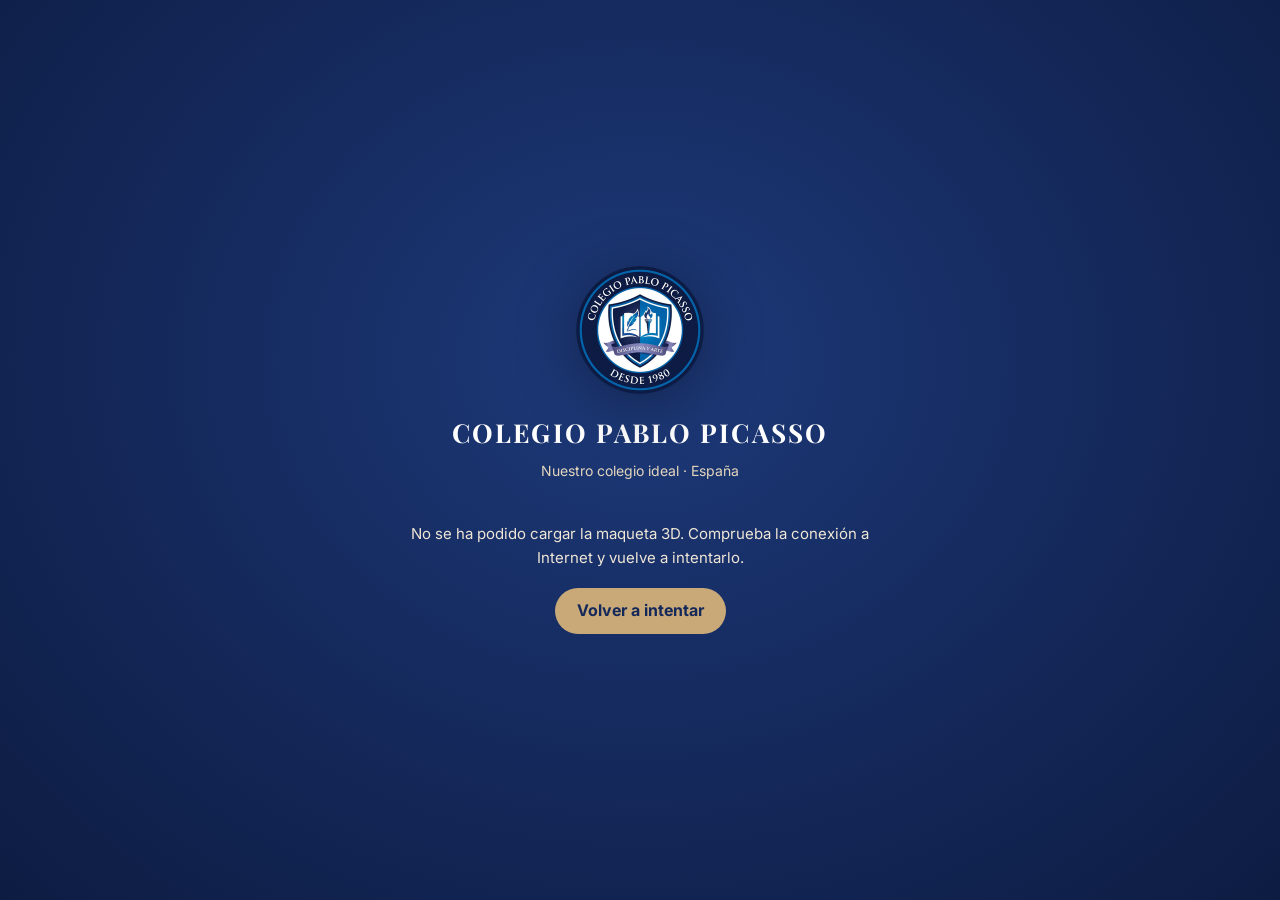
==== index.html @ 93c94fbe "Colegio Pablo Picasso : refonte du site, du campus 3D et du PowerPoint - Nouvelle identité : nom Col" ====
<!doctype html>
<html lang="es" translate="no" class="notranslate">
<head>
<meta charset="utf-8" />
<meta name="google" content="notranslate" />
<meta name="viewport" content="width=device-width, initial-scale=1, viewport-fit=cover" />
<title>Colegio Pablo Picasso · Nuestro colegio ideal</title>
<meta name="description" content="Colegio Pablo Picasso: nuestro colegio-internado ideal en España. Maqueta 3D interactiva y presentación." />
<meta name="theme-color" content="#14285a" />
<link rel="icon" type="image/png" href="img/logo-64.png" />
<link rel="preconnect" href="https://fonts.googleapis.com" />
<link rel="preconnect" href="https://fonts.gstatic.com" crossorigin />
<link rel="preconnect" href="https://esm.sh" crossorigin />
<link rel="stylesheet" href="https://fonts.googleapis.com/css2?family=Inter:wght@400;500;600;700&family=Playfair+Display:ital,wght@0,600;0,700;1,600;1,700&display=swap" />
<link rel="stylesheet" href="css/estilos.css" />
<script type="importmap">
{
  "imports": {
    "react": "https://esm.sh/react@18.3.1",
    "react/": "https://esm.sh/react@18.3.1/",
    "react-dom": "https://esm.sh/react-dom@18.3.1?external=react",
    "react-dom/client": "https://esm.sh/react-dom@18.3.1/client?external=react",
    "three": "https://esm.sh/three@0.169.0",
    "three/": "https://esm.sh/three@0.169.0/",
    "@react-three/fiber": "https://esm.sh/@react-three/fiber@8.17.10?external=react,react-dom,three",
    "@react-three/drei": "https://esm.sh/@react-three/drei@9.114.0?external=react,react-dom,three,@react-three/fiber",
    "htm": "https://esm.sh/htm@3.1.1"
  }
}
</script>
</head>
<body>
<div id="cargador" role="status" aria-live="polite">
    <div class="carg-centro">
    <img class="carg-logo" src="img/logo-256.png" alt="" width="128" height="128" />
    <div class="carg-nombre">COLEGIO PABLO PICASSO</div>
    <div class="carg-sub">Nuestro colegio ideal · España</div>
    <div class="carg-barra"><span id="carg-progreso"></span></div>
    <div class="carg-msg" id="carg-msg">Preparando el campus…</div>
    <div class="carg-error" id="carg-error" hidden>
      <p id="carg-error-txt"></p>
      <button type="button" onclick="location.reload()">Volver a intentar</button>
    </div>
  </div>
</div>
<div id="raiz"></div>
<noscript><p style="color:#fff;padding:2rem;font-family:sans-serif">Activa JavaScript para ver la maqueta 3D del Colegio Pablo Picasso.</p></noscript>
<script>
(function () {
  var msgs = ['Preparando el campus…', 'Construyendo las aulas…', 'Colocando los pupitres…', 'Llegan los alumnos…', 'Encendiendo las luces LED…', 'Llenando la piscina…', 'Plantando los árboles…'];
  var i = 0, p = 4;
  var el = document.getElementById('carg-msg'), bar = document.getElementById('carg-progreso');
  window.__cargaTimer = setInterval(function () {
    i = (i + 1) % msgs.length; el.textContent = msgs[i];
    p = Math.min(94, p + (94 - p) * 0.16); bar.style.width = p + '%';
  }, 850);
  window.__listo = function () {
    if (window.__yaListo) return; window.__yaListo = true;
    clearInterval(window.__cargaTimer); bar.style.width = '100%'; el.textContent = '¡Bienvenidos!';
    setTimeout(function () { var c = document.getElementById('cargador'); if (c) c.classList.add('oculto'); }, 450);
    setTimeout(function () { var c = document.getElementById('cargador'); if (c) c.remove(); }, 1500);
  };
  window.__error = function (txt) {
    clearInterval(window.__cargaTimer);
    var b = document.getElementById('carg-error'); if (!b) return;
    document.getElementById('carg-error-txt').textContent = txt; b.hidden = false;
    el.textContent = ''; bar.parentNode.style.display = 'none';
  };
  if (location.protocol === 'file:') {
    window.__error('Para ver la maqueta 3D, abre el sitio con el archivo «LANCER-LE-SITE.bat» (o publícalo en Internet). Un archivo abierto directamente no puede cargar la escena 3D.');
  }
})();
</script>
<script type="module">
  if (location.protocol !== 'file:') {
    import('./js/main.js').catch(function (e) {
      console.error(e);
      window.__error('No se ha podido cargar la maqueta 3D. Comprueba la conexión a Internet y vuelve a intentarlo.');
    });
  }
</script>
</body>
</html>
---- css/estilos.css ----
/* =========================================================
   COLEGIO PABLO PICASSO · Nuestro colegio ideal
   Identidad: azul marino, blanco y beige
   ========================================================= */
:root {
  --marino: #14285a;
  --marino-2: #0d1c42;
  --azul: #1f4e9a;
  --azul-2: #2a62b8;
  --beige: #efe6d6;
  --beige-2: #e4d6bd;
  --arena: #c9a978;
  --crema: #f8f4ec;
  --blanco: #ffffff;
  --texto: #1b2540;
  --gris: #5b6478;
  --borde: rgba(20, 40, 90, 0.12);
  --borde-fuerte: rgba(20, 40, 90, 0.22);
  --sombra: 0 18px 44px rgba(20, 40, 90, 0.14);
  --sombra-suave: 0 8px 24px rgba(20, 40, 90, 0.08);
  --radio: 18px;
  --titulo: 'Playfair Display', Georgia, 'Times New Roman', serif;
  --texto-f: 'Inter', 'Segoe UI', system-ui, sans-serif;
}

* { box-sizing: border-box; }
html { scroll-behavior: smooth; -webkit-text-size-adjust: 100%; }
html.explorando, html.explorando body { overflow: hidden; height: 100%; }
body { margin: 0; background: var(--crema); color: var(--texto); font-family: var(--texto-f); font-size: 16px; line-height: 1.6; -webkit-font-smoothing: antialiased; overflow-x: hidden; }
button { font: inherit; color: inherit; cursor: pointer; border: 0; background: none; }
button:disabled { opacity: .45; cursor: default; }
img, svg { display: block; max-width: 100%; }
a { color: inherit; }
:focus-visible { outline: 3px solid var(--arena); outline-offset: 3px; border-radius: 8px; }

/* ---------- Cargador ---------- */
#cargador { position: fixed; inset: 0; z-index: 100; display: grid; place-items: center; background: radial-gradient(ellipse at 50% 40%, #1d3a7a 0%, var(--marino) 55%, var(--marino-2) 100%); color: #fff; transition: opacity .9s ease, visibility .9s ease; }
#cargador.oculto { opacity: 0; visibility: hidden; }
.carg-centro { position: relative; text-align: center; padding: 24px; max-width: 520px; }
.carg-logo { width: 128px; height: 128px; margin: 0 auto 18px; object-fit: contain; filter: drop-shadow(0 10px 30px rgba(0,0,0,.35)); animation: latido 2.4s ease-in-out infinite; }
@keyframes latido { 50% { transform: scale(1.04); } }
.carg-nombre { font-family: var(--titulo); font-weight: 700; letter-spacing: .08em; font-size: 26px; }
.carg-sub { color: var(--beige-2); font-size: 14px; margin-top: 6px; }
.carg-barra { width: 260px; height: 4px; margin: 26px auto 14px; border-radius: 4px; background: rgba(255,255,255,.15); overflow: hidden; }
.carg-barra span { display: block; height: 100%; width: 4%; background: var(--arena); border-radius: 4px; transition: width .8s ease; }
.carg-msg { color: var(--beige); font-size: 14px; min-height: 22px; }
.carg-error p { color: var(--beige); font-size: 15px; margin: 18px 0; }
.carg-error button { padding: 10px 22px; border-radius: 999px; background: var(--arena); color: var(--marino); font-weight: 700; }

/* ---------- Lienzo 3D ---------- */
.lienzo { position: fixed; inset: 0; z-index: 0; background: #cfe0f2; }
.lienzo canvas { touch-action: none; }
.lienzo-velo { position: fixed; inset: 0; z-index: 1; pointer-events: none; background: linear-gradient(90deg, rgba(13,28,66,.95) 0%, rgba(13,28,66,.86) 30%, rgba(13,28,66,.45) 48%, rgba(13,28,66,0) 64%), linear-gradient(0deg, rgba(13,28,66,.6) 0%, rgba(13,28,66,0) 24%); }
@media (max-width: 900px) { .lienzo-velo { background: linear-gradient(0deg, rgba(13,28,66,.92) 0%, rgba(13,28,66,.72) 55%, rgba(13,28,66,.35) 100%); } }

/* ---------- Navegación ---------- */
.nav { position: fixed; top: 0; left: 0; right: 0; z-index: 40; display: flex; align-items: center; gap: 16px; padding: 12px clamp(14px, 3vw, 36px); color: #fff; transition: background .35s, color .35s, box-shadow .35s, padding .35s; }
.nav.solida { background: rgba(255,255,255,.94); color: var(--marino); box-shadow: 0 6px 24px rgba(20,40,90,.1); backdrop-filter: blur(12px); -webkit-backdrop-filter: blur(12px); padding-top: 8px; padding-bottom: 8px; }
.marca { display: flex; align-items: center; gap: 12px; text-decoration: none; flex-shrink: 0; }
.marca .logo-img { filter: drop-shadow(0 3px 8px rgba(0,0,0,.18)); }
.marca b { font-family: var(--titulo); font-weight: 700; letter-spacing: .04em; font-size: 16px; display: block; line-height: 1.15; }
.marca small { display: block; font-size: 12px; opacity: .8; }
.nav-links { display: flex; align-items: center; gap: 2px; margin-left: auto; }
.nav-links a { font-size: 13.5px; font-weight: 500; text-decoration: none; padding: 8px 10px; border-radius: 999px; white-space: nowrap; transition: background .2s; }
.nav-links a:hover { background: rgba(201,169,120,.22); }
.nav-3d { display: inline-flex; align-items: center; gap: 7px; margin-left: 8px; padding: 10px 18px; border-radius: 999px; background: var(--arena); color: var(--marino) !important; font-weight: 700; font-size: 14px; white-space: nowrap; box-shadow: 0 6px 16px rgba(201,169,120,.35); }
.nav-3d svg { width: 17px; height: 17px; }
.hamburguesa { display: none; margin-left: 10px; height: 44px; padding: 0 14px; border-radius: 12px; background: rgba(255,255,255,.14); border: 1px solid rgba(255,255,255,.35); align-items: center; gap: 8px; font-weight: 600; font-size: 14px; }
.nav.solida .hamburguesa { background: var(--beige); border-color: var(--borde); }
.hamburguesa svg { width: 22px; height: 22px; }
.menu-movil { position: fixed; top: 72px; right: 14px; left: 14px; z-index: 45; max-width: 640px; margin-left: auto; background: #fff; color: var(--marino); border: 1px solid var(--borde); border-radius: 20px; padding: 10px; box-shadow: var(--sombra); display: grid; grid-template-columns: 1fr 1fr; gap: 4px; animation: aparecer .25s ease; }
.menu-movil button { display: flex; align-items: center; gap: 10px; padding: 12px 14px; border-radius: 12px; font-size: 15px; text-align: left; font-weight: 500; }
.menu-movil button:hover { background: var(--beige); }
.menu-movil .num { font-family: var(--titulo); font-size: 13px; color: var(--arena); width: 22px; font-weight: 700; }
@keyframes aparecer { from { opacity: 0; transform: translateY(-8px); } }

/* ---------- Portada ---------- */
.hero { position: relative; z-index: 2; min-height: 100vh; min-height: 100svh; display: flex; flex-direction: column; justify-content: center; padding: 110px clamp(18px, 6vw, 90px) 90px; max-width: 1400px; color: #fff; }
.hero-logo img { width: clamp(96px, 11vw, 150px); height: auto; aspect-ratio: 1; object-fit: contain; filter: drop-shadow(0 12px 30px rgba(0,0,0,.35)); animation: subir .9s .1s both ease-out; }
.hero-kicker { margin-top: 18px; display: inline-flex; align-items: center; gap: 10px; font-size: 12.5px; letter-spacing: .16em; text-transform: uppercase; color: var(--beige-2); font-weight: 600; animation: subir .9s .2s both ease-out; }
.hero-kicker::before { content: ''; width: 34px; height: 2px; background: var(--arena); }
.hero h1 { font-family: var(--titulo); font-weight: 700; font-size: clamp(40px, 6.6vw, 92px); line-height: 1.02; margin: 12px 0 10px; text-shadow: 0 6px 30px rgba(0,0,0,.25); animation: subir .9s .3s both ease-out; }
.hero h1 span { color: var(--beige-2); font-style: italic; }
.hero-slogan { font-family: var(--titulo); font-size: clamp(19px, 2.2vw, 27px); margin: 0 0 16px; color: #fff; animation: subir .9s .4s both ease-out; }
.hero-slogan em { color: var(--beige-2); }
.hero-texto { max-width: 560px; color: rgba(255,255,255,.88); font-size: clamp(16px, 1.3vw, 18px); margin: 0 0 28px; animation: subir .9s .5s both ease-out; }
.hero-botones { display: flex; flex-wrap: wrap; gap: 12px; animation: subir .9s .6s both ease-out; }
.hero-stats { display: flex; flex-wrap: wrap; gap: 12px; margin-top: 40px; animation: subir .9s .75s both ease-out; }
.stat { padding: 12px 18px; border-radius: 14px; background: rgba(255,255,255,.12); border: 1px solid rgba(255,255,255,.25); backdrop-filter: blur(8px); -webkit-backdrop-filter: blur(8px); min-width: 118px; }
.stat b { display: block; font-family: var(--titulo); font-size: 28px; color: var(--beige-2); line-height: 1.1; }
.stat span { font-size: 13px; color: rgba(255,255,255,.85); }
.hero-bajar { position: absolute; bottom: 22px; left: 50%; transform: translateX(-50%); display: flex; flex-direction: column; align-items: center; gap: 6px; color: #fff; font-size: 12px; letter-spacing: .14em; text-transform: uppercase; text-decoration: none; opacity: .85; }
.hero-bajar i { width: 22px; height: 34px; border: 2px solid #fff; border-radius: 12px; position: relative; }
.hero-bajar i::after { content: ''; position: absolute; left: 50%; top: 6px; width: 4px; height: 7px; margin-left: -2px; border-radius: 2px; background: var(--arena); animation: rueda 1.6s infinite; }
@keyframes rueda { 70% { transform: translateY(10px); opacity: 0; } 100% { opacity: 0; } }
@keyframes subir { from { opacity: 0; transform: translateY(22px); } }

/* ---------- Botones ---------- */
.btn { display: inline-flex; align-items: center; justify-content: center; gap: 9px; padding: 14px 24px; border-radius: 999px; font-weight: 600; font-size: 15.5px; transition: transform .2s, box-shadow .25s, background .25s, color .25s, border-color .25s; text-decoration: none; white-space: nowrap; }
.btn svg { width: 19px; height: 19px; flex-shrink: 0; }
.btn:hover:not(:disabled) { transform: translateY(-2px); }
.btn-primario { background: var(--marino); color: #fff; box-shadow: 0 10px 26px rgba(20,40,90,.28); }
.hero .btn-primario, .final .btn-primario { background: var(--arena); color: var(--marino); box-shadow: 0 10px 26px rgba(0,0,0,.25); }
.btn-primario:hover:not(:disabled) { box-shadow: 0 14px 32px rgba(20,40,90,.35); }
.btn-secundario { background: #fff; color: var(--marino); border: 1px solid var(--borde-fuerte); }
.hero .btn-secundario { background: rgba(255,255,255,.12); color: #fff; border-color: rgba(255,255,255,.5); backdrop-filter: blur(8px); -webkit-backdrop-filter: blur(8px); }
.btn-secundario:hover:not(:disabled) { border-color: var(--arena); }
.btn-texto { color: inherit; padding-left: 12px; padding-right: 12px; text-decoration: underline; text-underline-offset: 4px; text-decoration-color: var(--arena); }
.btn-peq { padding: 9px 16px; font-size: 14px; }
.btn-peq svg { width: 16px; height: 16px; }

/* ---------- Secciones ---------- */
.contenido { position: relative; z-index: 3; background: var(--crema); box-shadow: 0 -30px 60px rgba(13,28,66,.25); }
.seccion { position: relative; padding: clamp(64px, 8vw, 110px) clamp(16px, 5vw, 70px); max-width: 1320px; margin: 0 auto; scroll-margin-top: 64px; }
.seccion-fondo { max-width: none; background: #fff; }
.seccion-fondo > * { max-width: 1180px; margin-left: auto; margin-right: auto; }
.cabecera { max-width: 780px; margin-bottom: 40px; }
.cabecera.centro { margin-left: auto; margin-right: auto; text-align: center; }
.etiqueta { display: inline-flex; align-items: center; gap: 10px; font-size: 12.5px; letter-spacing: .16em; color: var(--azul); text-transform: uppercase; font-weight: 700; }
.etiqueta::before { content: ''; width: 26px; height: 2px; background: var(--arena); }
.seccion h2 { font-family: var(--titulo); font-size: clamp(30px, 4vw, 50px); line-height: 1.1; margin: 12px 0 14px; font-weight: 700; color: var(--marino); }
.seccion h2 .grad { color: var(--azul); font-style: italic; }
.lead { font-size: clamp(16px, 1.35vw, 19px); color: var(--gris); margin: 0; }
.lead b { color: var(--marino); }
.centro { text-align: center; }
.sub-titulo { font-family: var(--titulo); font-size: clamp(22px, 2.2vw, 28px); color: var(--marino); margin: 56px 0 22px; display: flex; align-items: center; gap: 14px; }
.sub-titulo .linea { flex: 1; height: 1px; background: linear-gradient(90deg, var(--arena), transparent); }

.dos-col { display: grid; grid-template-columns: 1.05fr 1fr; gap: 34px; align-items: center; }
.dos-col.invertido > :first-child { order: 2; }
.foto { margin: 0; border-radius: 22px; overflow: hidden; box-shadow: var(--sombra); background: var(--beige); }
.foto img { width: 100%; height: 100%; object-fit: cover; aspect-ratio: 16 / 10; transition: transform 1.2s ease; }
.foto:hover img { transform: scale(1.035); }
.foto.alta img { aspect-ratio: 4 / 3.3; }
.foto.ancha { margin-top: 22px; }
.foto.ancha img { aspect-ratio: 21 / 8; }
.botones-fila { display: flex; flex-wrap: wrap; gap: 10px; margin-top: 22px; }

.puntos { list-style: none; margin: 0; padding: 0; display: grid; gap: 14px; }
.puntos li { display: flex; gap: 16px; align-items: flex-start; padding: 18px 20px; background: #fff; border-radius: 16px; border: 1px solid var(--borde); box-shadow: var(--sombra-suave); }
.seccion-fondo .puntos li { background: var(--crema); }
.puntos b { display: block; font-family: var(--titulo); font-size: 19px; color: var(--marino); margin-bottom: 2px; }
.puntos span { color: var(--gris); font-size: 15.5px; }
.punto-ico { flex-shrink: 0; width: 44px; height: 44px; border-radius: 12px; display: grid; place-items: center; background: var(--marino); color: var(--beige-2); }
.punto-ico svg { width: 22px; height: 22px; }

.tarjeta { position: relative; border-radius: var(--radio); padding: 22px; background: #fff; border: 1px solid var(--borde); box-shadow: var(--sombra-suave); transition: transform .3s, box-shadow .3s, border-color .3s; overflow: hidden; }
.seccion-fondo .tarjeta { background: var(--crema); }
.tarjeta:hover { transform: translateY(-4px); box-shadow: var(--sombra); border-color: var(--arena); }
.tarjeta h3 { font-family: var(--titulo); font-size: 19px; margin: 0 0 6px; line-height: 1.25; color: var(--marino); }
.tarjeta p { color: var(--gris); margin: 0; font-size: 15px; }
.icono-caja { width: 46px; height: 46px; border-radius: 13px; display: grid; place-items: center; margin-bottom: 14px; background: color-mix(in srgb, var(--c, var(--azul)) 12%, #fff); color: var(--c, var(--azul)); border: 1px solid color-mix(in srgb, var(--c, var(--azul)) 25%, transparent); }
.icono-caja svg { width: 23px; height: 23px; }
.ver3d { margin-top: 14px; display: inline-flex; align-items: center; gap: 7px; font-size: 14px; font-weight: 600; color: var(--marino); padding: 8px 14px 8px 12px; border-radius: 999px; background: var(--beige); border: 1px solid var(--beige-2); transition: background .2s, transform .2s; }
.ver3d:hover { background: var(--arena); transform: translateX(3px); }
.ver3d svg { width: 16px; height: 16px; }
.rejilla { display: grid; gap: 16px; }
.rejilla-4 { grid-template-columns: repeat(4, 1fr); }
.rejilla-3 { grid-template-columns: repeat(3, 1fr); }
.rejilla-2 { grid-template-columns: repeat(2, 1fr); }
.chip { display: inline-flex; align-items: center; padding: 5px 11px; border-radius: 999px; font-size: 12.5px; font-weight: 600; background: color-mix(in srgb, var(--c, var(--azul)) 12%, #fff); color: var(--c, var(--marino)); border: 1px solid color-mix(in srgb, var(--c, var(--azul)) 28%, transparent); }
.chips { display: flex; flex-wrap: wrap; gap: 7px; }

/* Plano */
.plano { position: relative; border-radius: 22px; overflow: hidden; border: 1px solid var(--borde); background: #fff; box-shadow: var(--sombra-suave); }
.plano svg { width: 100%; height: auto; }
.plano .zona { cursor: pointer; transition: opacity .2s, filter .2s; outline: none; }
.plano .zona:hover, .plano .zona:focus { filter: brightness(1.15) drop-shadow(0 0 4px rgba(201,169,120,.9)); }
.plano-leyenda { position: absolute; left: 12px; bottom: 10px; font-size: 12.5px; color: var(--marino); background: rgba(255,255,255,.9); padding: 5px 10px; border-radius: 10px; font-weight: 500; }

.aula-card { display: flex; flex-direction: column; }
.aula-card .franja { position: absolute; top: 0; left: 0; right: 0; height: 4px; background: var(--c); }
.aula-card p { flex: 1; }
.aula-card .planta { font-size: 11.5px; letter-spacing: .12em; text-transform: uppercase; color: var(--arena); font-weight: 700; margin-bottom: 4px; }

.vida { display: grid; grid-template-columns: repeat(7, minmax(220px, 1fr)); gap: 16px; overflow-x: auto; padding: 6px 4px 18px; scroll-snap-type: x mandatory; scrollbar-width: thin; scrollbar-color: var(--arena) transparent; }
.vida .tarjeta { padding: 0; scroll-snap-align: start; display: flex; flex-direction: column; }
.vida .ilus { aspect-ratio: 16 / 9; }
.vida .ilus svg { width: 100%; height: 100%; }
.vida .cuerpo { padding: 16px 18px 18px; display: flex; flex-direction: column; flex: 1; }
.vida .hora { font-family: var(--titulo); font-size: 24px; font-weight: 700; color: var(--azul); }
.vida .letras { font-size: 13px; color: var(--arena); font-weight: 700; text-transform: uppercase; letter-spacing: .08em; margin-bottom: 6px; }
.vida p { font-size: 15px; flex: 1; }

.frases-deporte { display: grid; grid-template-columns: repeat(4, 1fr); gap: 14px; margin-bottom: 30px; }
.frase-grande { padding: 22px; border-radius: 18px; font-family: var(--titulo); font-size: clamp(18px, 1.6vw, 22px); font-weight: 600; line-height: 1.3; color: #fff; background: linear-gradient(150deg, var(--marino), var(--azul)); box-shadow: var(--sombra-suave); }
.frase-grande span { display: block; font-family: var(--texto-f); font-size: 12px; letter-spacing: .2em; color: var(--beige-2); margin-bottom: 8px; font-weight: 700; }

.materia { padding: 0; display: flex; flex-direction: column; }
.materia .ilus { position: relative; aspect-ratio: 16 / 8; }
.materia .ilus svg { width: 100%; height: 100%; }
.num-materia { position: absolute; top: 12px; left: 12px; width: 34px; height: 34px; border-radius: 50%; display: grid; place-items: center; background: #fff; color: var(--marino); font-family: var(--titulo); font-weight: 700; box-shadow: 0 4px 12px rgba(0,0,0,.2); }
.materia .cuerpo { padding: 18px 20px 20px; display: flex; flex-direction: column; flex: 1; }
.materia .cuerpo p { flex: 1; }
.materia .cab { display: flex; align-items: center; gap: 12px; margin-bottom: 8px; }
.materia .cab .icono-caja { margin: 0; width: 40px; height: 40px; flex-shrink: 0; }
.materia h3 { margin: 0; }

.linea-tiempo { position: relative; display: grid; grid-template-columns: repeat(7, 1fr); gap: 8px; }
.linea-tiempo::before { content: ''; position: absolute; left: 5%; right: 5%; top: 37px; height: 3px; border-radius: 3px; background: linear-gradient(90deg, var(--arena), var(--azul), var(--marino)); opacity: .5; }
.paso { position: relative; display: flex; flex-direction: column; align-items: center; text-align: center; gap: 8px; padding: 0 2px 6px; }
.paso .punto { width: 76px; height: 76px; border-radius: 50%; display: grid; place-items: center; background: #fff; border: 2px solid var(--borde-fuerte); color: var(--marino); transition: all .3s; position: relative; z-index: 1; box-shadow: var(--sombra-suave); }
.paso .punto svg { width: 30px; height: 30px; }
.paso .h { font-family: var(--titulo); font-size: 20px; font-weight: 700; color: var(--marino); }
.paso .f { font-size: 13.5px; color: var(--gris); line-height: 1.35; }
.paso:hover .punto { border-color: var(--arena); }
.paso.activo .punto { background: var(--marino); color: var(--beige-2); border-color: var(--marino); transform: scale(1.08); box-shadow: 0 0 0 6px rgba(201,169,120,.35); }
.detalle-hora { margin-top: 34px; display: grid; grid-template-columns: 1.1fr 1fr; border-radius: 24px; overflow: hidden; border: 1px solid var(--borde); background: var(--crema); box-shadow: var(--sombra); animation: aparecer .35s ease; }
.detalle-hora .ilus { min-height: 260px; }
.detalle-hora .ilus svg { width: 100%; height: 100%; }
.detalle-hora .txt { padding: 32px; display: flex; flex-direction: column; justify-content: center; gap: 10px; }
.detalle-hora .grande { font-family: var(--titulo); font-size: 56px; line-height: 1; color: var(--marino); font-weight: 700; }
.detalle-hora .letras { color: var(--arena); font-size: 15px; font-weight: 600; }
.detalle-hora .oficial { font-family: var(--titulo); font-size: 28px; color: var(--marino); }
.detalle-hora .nav-hora { display: flex; gap: 10px; margin-top: 10px; flex-wrap: wrap; }
.nota-recreo { display: inline-flex; align-items: center; gap: 8px; padding: 6px 12px; border-radius: 999px; background: var(--beige); color: var(--marino); border: 1px solid var(--beige-2); font-size: 13px; font-weight: 600; width: fit-content; }

.dos-fotos { display: grid; grid-template-columns: 1fr 1fr; gap: 22px; margin-bottom: 34px; }
.foto-pie { margin: 0; background: #fff; border-radius: 22px; overflow: hidden; box-shadow: var(--sombra-suave); border: 1px solid var(--borde); }
.foto-pie .foto { border-radius: 0; box-shadow: none; }
.foto-pie .foto img { aspect-ratio: 1 / 1; }
.foto-pie figcaption { padding: 16px 20px 20px; color: var(--gris); font-size: 15px; background: var(--marino); color: rgba(255,255,255,.85); text-align: center; }
.foto-pie figcaption b { display: block; color: #fff; font-family: var(--titulo); font-size: 18px; margin-bottom: 2px; }
.uniforme-grid { display: grid; grid-template-columns: 1fr 1fr; gap: 28px; align-items: center; }
.visor { position: relative; height: 540px; border-radius: 24px; overflow: hidden; border: 1px solid var(--borde); background: radial-gradient(ellipse at 50% 30%, #ffffff 0%, var(--beige) 70%, var(--beige-2) 100%); box-shadow: var(--sombra-suave); }
.visor canvas { touch-action: none; }
.visor-ctrl { position: absolute; left: 50%; bottom: 14px; transform: translateX(-50%); display: flex; gap: 6px; padding: 5px; border-radius: 999px; background: rgba(255,255,255,.92); border: 1px solid var(--borde); box-shadow: var(--sombra-suave); }
.visor-ctrl button { padding: 8px 14px; border-radius: 999px; font-size: 14px; font-weight: 600; color: var(--marino); white-space: nowrap; }
.visor-ctrl button.activo { background: var(--marino); color: #fff; }
.visor-ayuda { position: absolute; top: 12px; left: 0; right: 0; text-align: center; font-size: 12.5px; color: var(--gris); pointer-events: none; }
.piezas { display: grid; gap: 12px; }
.pieza { display: flex; gap: 16px; align-items: center; padding: 16px 18px; }
.pieza .muestra { width: 46px; height: 46px; border-radius: 14px; flex-shrink: 0; border: 2px solid var(--borde-fuerte); background: var(--c); }
.muestra-logo { width: 54px; height: 54px; object-fit: contain; flex-shrink: 0; }
.pieza h3 { font-size: 17px; margin: 0 0 2px; }
.pieza p { font-size: 14.5px; }

.ideal-grid { display: grid; grid-template-columns: .85fr 1.15fr; gap: 26px; align-items: start; }
.ideal-grid .foto { position: sticky; top: 90px; }
.razones { display: grid; grid-template-columns: repeat(2, 1fr); gap: 14px; }
.razon { padding: 18px 20px; }
.razon .expresion { display: inline-block; font-size: 12px; letter-spacing: .1em; text-transform: uppercase; font-weight: 700; padding: 4px 10px; border-radius: 8px; margin-bottom: 8px; background: var(--marino); color: var(--beige-2); }
.razon p { font-family: var(--titulo); font-size: 18px; color: var(--marino); line-height: 1.35; }
.razon mark { background: linear-gradient(transparent 60%, rgba(201,169,120,.55) 60%); color: var(--marino); font-weight: 700; }
.final { margin-top: 46px; text-align: center; padding: 44px 24px; border-radius: 28px; color: #fff; background: radial-gradient(ellipse at 50% 0%, #2a4b8f, var(--marino) 70%); box-shadow: var(--sombra); }
.final img { width: 96px; height: 96px; object-fit: contain; margin: 0 auto 10px; }
.final h3 { font-family: var(--titulo); font-size: clamp(24px, 3vw, 36px); margin: 0 0 8px; }
.final p { color: rgba(255,255,255,.85); margin: 0 auto 24px; max-width: 560px; }
.final .hero-botones { justify-content: center; animation: none; }
.final .btn-secundario { background: rgba(255,255,255,.12); color: #fff; border-color: rgba(255,255,255,.5); }

/* ---------- Nuestra presentación ---------- */
.presentacion { max-width: 1100px; margin: 0 auto; }
.diapo-marco { position: relative; aspect-ratio: 16 / 9; border-radius: 18px; overflow: hidden; background: #f5f3ee; box-shadow: var(--sombra); border: 1px solid var(--borde); touch-action: pan-y; user-select: none; }
.diapo { position: absolute; inset: 0; width: 100%; height: 100%; object-fit: contain; transition: opacity .45s ease, transform .45s ease; }
.diapo.antes { opacity: 0; transform: translateX(-4%); }
.diapo.despues { opacity: 0; transform: translateX(4%); }
.diapo.activa { opacity: 1; transform: none; }
.diapo-flecha { position: absolute; top: 50%; transform: translateY(-50%); width: 48px; height: 48px; border-radius: 50%; display: grid; place-items: center; background: rgba(20,40,90,.82); color: #fff; box-shadow: 0 6px 16px rgba(0,0,0,.25); transition: background .2s, opacity .2s; }
.diapo-flecha:hover:not(:disabled) { background: var(--marino); }
.diapo-flecha:disabled { opacity: 0; }
.diapo-flecha svg { width: 24px; height: 24px; }
.diapo-flecha.izq { left: 12px; } .diapo-flecha.der { right: 12px; }
.diapo-barra { display: flex; flex-wrap: wrap; align-items: center; gap: 10px; margin-top: 14px; }
.diapo-num { font-family: var(--titulo); font-size: 20px; color: var(--marino); min-width: 70px; text-align: center; }
.diapo-num b { font-size: 26px; }
.diapo-espacio { flex: 1; }
.diapo-texto { margin-top: 12px; padding: 18px 22px; border-radius: 16px; background: #fff; border: 1px solid var(--borde); }
.diapo-texto p { margin: 4px 0; color: var(--gris); }
.diapo-texto p.tit { font-family: var(--titulo); font-size: 20px; color: var(--marino); }
.diapo-miniaturas { display: grid; grid-template-columns: repeat(12, 1fr); gap: 8px; margin-top: 14px; }
.diapo-miniaturas button { position: relative; border-radius: 8px; overflow: hidden; border: 2px solid transparent; opacity: .65; transition: opacity .2s, border-color .2s; }
.diapo-miniaturas button.activa { border-color: var(--arena); opacity: 1; }
.diapo-miniaturas button:hover { opacity: 1; }
.diapo-miniaturas img { width: 100%; aspect-ratio: 16 / 9; object-fit: cover; }
.diapo-miniaturas span { position: absolute; right: 3px; bottom: 2px; font-size: 11px; font-weight: 700; color: #fff; background: rgba(20,40,90,.8); border-radius: 5px; padding: 0 4px; }
.presentacion:fullscreen, .presentacion.pseudo-completa { background: var(--marino-2); padding: 2vh 2vw; display: flex; flex-direction: column; justify-content: center; max-width: none; }
.presentacion.pseudo-completa { position: fixed; inset: 0; z-index: 90; }
.presentacion:fullscreen .diapo-marco, .presentacion.pseudo-completa .diapo-marco { width: min(96vw, calc((100vh - 120px) * 16 / 9)); margin: 0 auto; border: 0; }
.presentacion:fullscreen .diapo-miniaturas, .presentacion.pseudo-completa .diapo-miniaturas, .presentacion:fullscreen .diapo-texto, .presentacion.pseudo-completa .diapo-texto { display: none; }
.presentacion:fullscreen .diapo-barra, .presentacion.pseudo-completa .diapo-barra { width: min(96vw, calc((100vh - 120px) * 16 / 9)); margin: 12px auto 0; }
.presentacion:fullscreen .diapo-num, .presentacion.pseudo-completa .diapo-num { color: #fff; }
.presentacion:fullscreen .btn-texto, .presentacion.pseudo-completa .btn-texto { display: none; }

.pie { position: relative; z-index: 3; padding: 30px clamp(16px, 5vw, 70px); display: flex; flex-wrap: wrap; align-items: center; justify-content: space-between; gap: 16px; color: rgba(255,255,255,.8); font-size: 14px; background: var(--marino); }
.pie .marca { color: #fff; }
.subir { display: inline-flex; align-items: center; gap: 8px; padding: 10px 16px; border-radius: 999px; border: 1px solid rgba(255,255,255,.35); color: #fff; }
.subir:hover { border-color: var(--arena); }
.subir svg { width: 16px; height: 16px; }

.revelar { opacity: 0; transform: translateY(24px); transition: opacity .8s ease, transform .8s ease; }
.revelar.visible { opacity: 1; transform: none; }

/* =========================================================
   EXPLORADOR 3D
   ========================================================= */
.exp { position: fixed; inset: 0; z-index: 30; pointer-events: none; color: var(--marino); }
.exp > * { pointer-events: auto; }
.exp > .capa-etiquetas { pointer-events: none; }
.panel { background: rgba(255,255,255,.9); border: 1px solid var(--borde); backdrop-filter: blur(14px) saturate(1.2); -webkit-backdrop-filter: blur(14px) saturate(1.2); box-shadow: 0 10px 30px rgba(20,40,90,.16); }
.exp-sup { position: absolute; top: 12px; left: 12px; right: 12px; display: flex; align-items: flex-start; gap: 10px; pointer-events: none; }
.exp-sup > * { pointer-events: auto; }
.exp-inicio { display: flex; align-items: center; gap: 10px; padding: 7px 14px 7px 8px; border-radius: 16px; flex-shrink: 0; }
.exp-inicio .volver { display: inline-flex; align-items: center; gap: 6px; padding: 8px 12px; border-radius: 10px; background: var(--marino); color: #fff; font-weight: 600; font-size: 14px; }
.exp-inicio .volver svg { width: 18px; height: 18px; }
.exp-inicio .marca b { font-size: 14px; }
.exp-inicio .marca small { font-size: 11.5px; opacity: .75; }
.vistas { display: flex; gap: 4px; padding: 5px; border-radius: 16px; margin: 0 auto; }
.vistas button, .toggles button { display: inline-flex; align-items: center; gap: 8px; padding: 10px 14px; border-radius: 12px; font-size: 14px; font-weight: 600; color: var(--marino); white-space: nowrap; transition: background .2s, color .2s; }
.vistas button svg, .toggles button svg { width: 18px; height: 18px; flex-shrink: 0; }
.vistas button:hover, .toggles button:hover { background: var(--beige); }
.vistas button.activo { background: var(--marino); color: #fff; }
.toggles { display: flex; gap: 4px; padding: 5px; border-radius: 16px; flex-shrink: 0; }
.toggles button.on { background: var(--beige-2); }
.insignia-planta { position: absolute; top: 78px; left: 50%; transform: translateX(-50%); padding: 7px 16px; border-radius: 999px; display: flex; align-items: center; gap: 10px; font-size: 13px; white-space: nowrap; pointer-events: none; animation: aparecer .3s ease; }
.insignia-planta b { letter-spacing: .12em; font-size: 12px; color: var(--azul); }
.insignia-planta i { width: 8px; height: 8px; border-radius: 50%; background: var(--arena); }
.lugares { position: absolute; top: 78px; left: 12px; bottom: 12px; width: 300px; border-radius: 20px; display: flex; flex-direction: column; overflow: hidden; animation: aparecer .3s ease; }
.lugares-cab { display: flex; align-items: center; justify-content: space-between; padding: 14px 14px 8px; }
.lugares-cab h3 { margin: 0; font-family: var(--titulo); font-size: 19px; }
.lugares-lista { overflow-y: auto; padding: 0 10px 14px; scrollbar-width: thin; }
.grupo-lugares h4 { margin: 12px 8px 6px; font-size: 11px; letter-spacing: .14em; text-transform: uppercase; color: var(--arena); font-weight: 700; }
.lugar { width: 100%; display: flex; align-items: center; gap: 10px; padding: 8px 10px; border-radius: 10px; font-size: 14px; text-align: left; }
.lugar i { width: 9px; height: 9px; border-radius: 3px; background: var(--c); flex-shrink: 0; }
.lugar:hover { background: var(--beige); }
.lugar.activo { background: var(--marino); color: #fff; }
.habs { display: grid; grid-template-columns: repeat(6, 1fr); gap: 5px; padding: 2px 6px 6px; }
.habs button { padding: 7px 0; border-radius: 8px; font-size: 12.5px; font-weight: 700; background: var(--beige); }
.habs button:hover, .habs button.activo { background: var(--marino); color: #fff; }
.cerrar { width: 36px; height: 36px; border-radius: 10px; display: grid; place-items: center; flex-shrink: 0; }
.cerrar:hover { background: var(--beige); }
.cerrar svg { width: 18px; height: 18px; }
.info { position: absolute; right: 12px; bottom: 12px; width: min(390px, calc(100vw - 24px)); border-radius: 22px; padding: 18px 20px 16px; animation: subir .35s ease; max-height: calc(100vh - 100px); overflow-y: auto; }
.info-cab { display: flex; align-items: center; justify-content: space-between; gap: 10px; }
.info h3 { font-family: var(--titulo); font-size: 25px; margin: 8px 0 6px; line-height: 1.15; }
.info p { margin: 0; color: var(--texto); font-size: 15.5px; }
.info .hay { margin-top: 12px; }
.info .hay b { display: block; font-size: 11.5px; letter-spacing: .12em; text-transform: uppercase; color: var(--arena); margin-bottom: 7px; }
.info-acciones { display: flex; flex-wrap: wrap; gap: 8px; margin-top: 16px; }
.info-acciones .btn { flex: 1 1 auto; }
.info-nav { display: flex; gap: 8px; margin-top: 10px; }
.info-nav button { flex: 1; display: inline-flex; align-items: center; justify-content: center; gap: 6px; padding: 9px; border-radius: 12px; font-size: 13.5px; font-weight: 600; background: var(--crema); border: 1px solid var(--borde); }
.info-nav button:hover { border-color: var(--arena); }
.info-nav svg { width: 16px; height: 16px; }
.progreso-guia { height: 3px; border-radius: 3px; background: var(--beige); margin-top: 12px; overflow: hidden; }
.progreso-guia span { display: block; height: 100%; background: var(--arena); animation: llenar linear forwards; }
@keyframes llenar { from { width: 0; } to { width: 100%; } }
.ayuda { position: absolute; left: 12px; bottom: 12px; border-radius: 16px; padding: 10px 12px; display: flex; align-items: center; gap: 12px; font-size: 13px; max-width: calc(100vw - 24px); }
.ayuda .gestos { display: flex; gap: 14px; flex-wrap: wrap; }
.ayuda .gestos span { display: inline-flex; align-items: center; gap: 6px; white-space: nowrap; }
.ayuda kbd { font-family: var(--texto-f); font-size: 11.5px; padding: 2px 7px; border-radius: 6px; background: var(--beige); border: 1px solid var(--beige-2); }
.guia-barra { position: absolute; left: 50%; bottom: 12px; transform: translateX(-50%); border-radius: 999px; padding: 6px; display: flex; gap: 6px; align-items: center; }
.guia-barra span { padding: 0 10px; font-size: 13px; white-space: nowrap; font-weight: 600; }

/* Etiquetas sobre la maqueta (sin superposición) */
.capa-etiquetas { position: fixed; inset: 0; pointer-events: none; overflow: hidden; z-index: 1; }
.capa-etiquetas .etq3d { position: absolute; left: 0; top: 0; opacity: 0; transition: opacity .25s; will-change: transform; }
.etq3d { display: inline-flex; align-items: center; gap: 6px; white-space: nowrap; padding: 6px 12px 6px 9px; border-radius: 999px; font-size: 12.5px; font-weight: 700; color: #fff; background: rgba(20,40,90,.9); border: 1px solid rgba(255,255,255,.4); box-shadow: 0 4px 14px rgba(20,40,90,.3); user-select: none; }
.etq3d i { width: 8px; height: 8px; border-radius: 50%; background: var(--arena); }
.etq3d:hover, .etq3d.hover { background: var(--arena); color: var(--marino); }
.etq-planta { padding: 10px 16px; border-radius: 14px; font-size: 13px; letter-spacing: .1em; font-weight: 700; color: #fff; white-space: nowrap; background: var(--marino); box-shadow: 0 8px 22px rgba(20,40,90,.35); }
.etq-planta.violeta { background: var(--azul); }
.etq-planta small { display: block; letter-spacing: 0; font-size: 12px; opacity: .9; font-weight: 500; }

.sin3d { position: fixed; inset: 0; display: grid; place-items: center; padding: 30px; text-align: center; background: var(--crema); }
.sin3d p { color: var(--gris); max-width: 520px; }

/* ---------- Tableta / teléfono ---------- */
@media (max-width: 1480px) {
  .nav-links a { display: none; }
  .hamburguesa { display: inline-flex; }
}
@media (max-width: 1100px) {
  .rejilla-4 { grid-template-columns: repeat(3, 1fr); }
  .dos-col, .uniforme-grid, .ideal-grid { grid-template-columns: 1fr; }
  .dos-col.invertido > :first-child { order: 0; }
  .ideal-grid .foto { position: static; }
  .frases-deporte { grid-template-columns: repeat(2, 1fr); }
  .vistas button span, .toggles button span { display: none; }
  .vistas button, .toggles button { padding: 10px 12px; }
  .diapo-miniaturas { grid-template-columns: repeat(6, 1fr); }
}
@media (max-width: 860px) {
  .rejilla-4, .rejilla-3 { grid-template-columns: repeat(2, 1fr); }
  .linea-tiempo { grid-template-columns: 1fr; gap: 0; }
  .linea-tiempo::before { left: 41px; right: auto; top: 20px; bottom: 20px; width: 3px; height: auto; }
  .paso { flex-direction: row; text-align: left; gap: 16px; padding: 8px 0; }
  .paso .punto { width: 64px; height: 64px; flex-shrink: 0; }
  .paso .h { min-width: 64px; }
  .detalle-hora { grid-template-columns: 1fr; }
  .detalle-hora .ilus { min-height: 200px; }
  .exp-inicio .marca div { display: none; }
  .exp-sup { flex-wrap: wrap; }
  .vistas { order: 3; width: 100%; margin: 0; justify-content: space-between; }
  .vistas button { flex: 1 1 0; min-width: 0; justify-content: center; }
  .insignia-planta { top: 124px; }
  .lugares { top: 124px; width: min(320px, calc(100vw - 24px)); }
  .info { left: 12px; right: 12px; width: auto; max-height: 50vh; }
  .ayuda { display: none; }
  .visor { height: 440px; }
  .dos-fotos { grid-template-columns: 1fr 1fr; gap: 12px; }
  .diapo-espacio { display: none; }
  .diapo-barra { justify-content: center; }
}
@media (max-width: 560px) {
  .vistas { display: grid; grid-template-columns: repeat(4, 1fr); }
  .vistas button { min-width: 0; padding: 10px 6px; }
  .toggles button { padding: 9px 9px; }
  .insignia-planta { white-space: normal; text-align: center; max-width: calc(100vw - 24px); font-size: 12px; padding: 6px 12px; }
  .insignia-planta i { display: none; }
  .rejilla-4, .rejilla-3, .rejilla-2, .frases-deporte, .razones, .dos-fotos { grid-template-columns: 1fr; }
  .hero-botones .btn { width: 100%; }
  .stat { flex: 1 1 40%; min-width: 0; }
  .menu-movil { grid-template-columns: 1fr; }
  .info h3 { font-size: 21px; }
  .marca b { font-size: 13px; }
  .marca small { display: none; }
  .nav-3d { padding: 9px 12px; font-size: 13px; }
  .nav-3d svg { display: none; }
  .hamburguesa span { display: none; }
  .diapo-miniaturas { grid-template-columns: repeat(4, 1fr); }
  .diapo-flecha { width: 38px; height: 38px; }
  .foto.ancha img { aspect-ratio: 4 / 3; }
}
@media (max-width: 480px) {
  .nav { gap: 8px; }
  .nav .marca div { display: none; }
  .nav-links { margin-left: auto; }
  .hamburguesa { margin-left: 4px; padding: 0 11px; }
}
@media (prefers-reduced-motion: reduce) {
  *, *::before, *::after { animation-duration: .01ms !important; transition-duration: .01ms !important; }
  html { scroll-behavior: auto; }
}
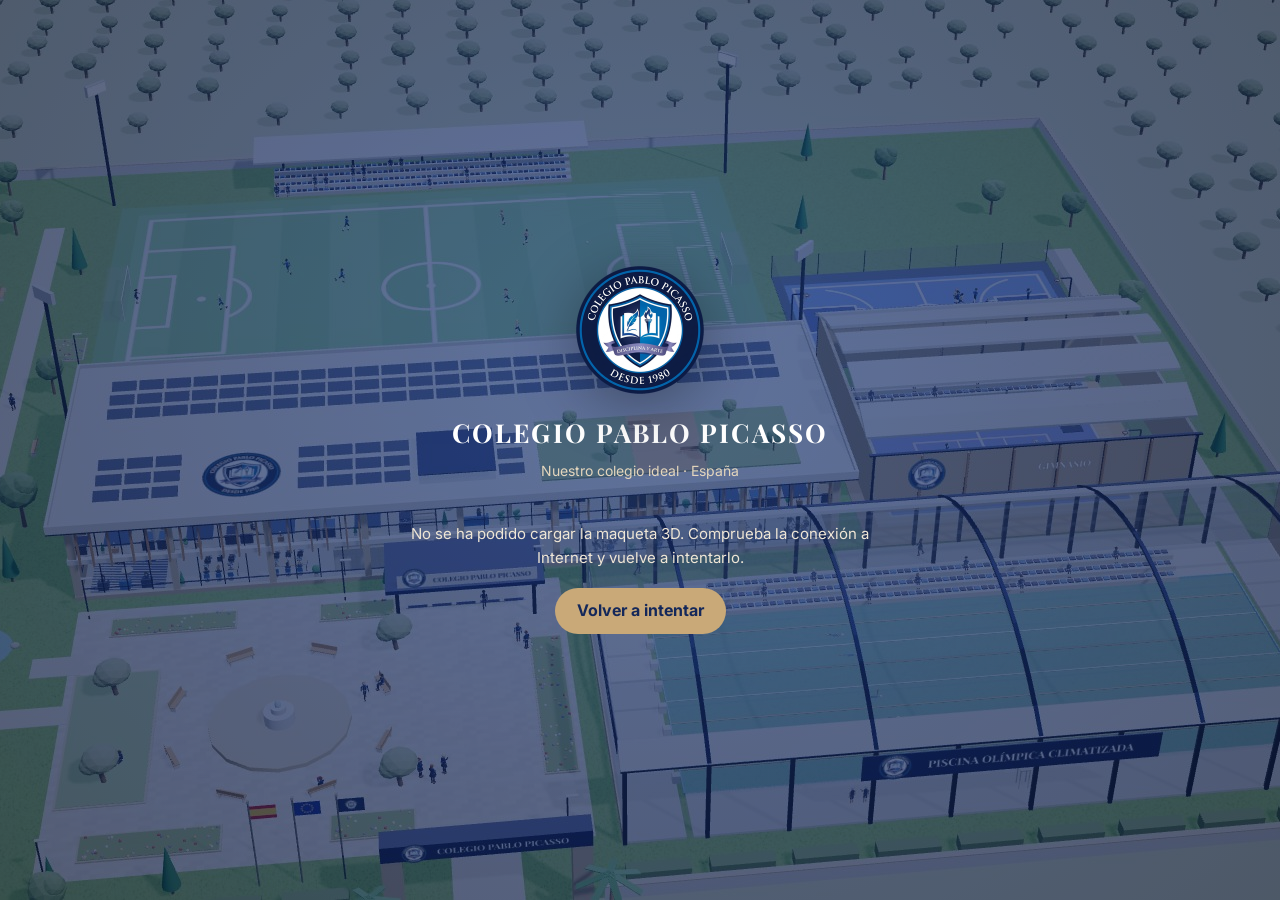
==== commit e3e6515e: "Campus 3D compact et bâtiments 2,5× plus grands, textes et PowerPoint corrigés - Gymnase, piscine, b" ====
--- a/index.html
+++ b/index.html
@@ -31,6 +31,7 @@
 </head>
 <body>
 <div id="cargador" role="status" aria-live="polite">
+    <img class="carg-foto" id="carg-foto" src="img/campus-3d.jpg" alt="" hidden />
     <div class="carg-centro">
     <img class="carg-logo" src="img/logo-256.png" alt="" width="128" height="128" />
     <div class="carg-nombre">COLEGIO PABLO PICASSO</div>
@@ -64,6 +65,7 @@
     clearInterval(window.__cargaTimer);
     var b = document.getElementById('carg-error'); if (!b) return;
     document.getElementById('carg-error-txt').textContent = txt; b.hidden = false;
+    var f = document.getElementById('carg-foto'); if (f) f.hidden = false;
     el.textContent = ''; bar.parentNode.style.display = 'none';
   };
   if (location.protocol === 'file:') {
--- a/css/estilos.css
+++ b/css/estilos.css
@@ -45,6 +45,8 @@
 .carg-barra span { display: block; height: 100%; width: 4%; background: var(--arena); border-radius: 4px; transition: width .8s ease; }
 .carg-msg { color: var(--beige); font-size: 14px; min-height: 22px; }
 .carg-error p { color: var(--beige); font-size: 15px; margin: 18px 0; }
+.carg-foto { position: absolute; inset: 0; width: 100%; height: 100%; object-fit: cover; opacity: .32; }
+.carg-centro { position: relative; }
 .carg-error button { padding: 10px 22px; border-radius: 999px; background: var(--arena); color: var(--marino); font-weight: 700; }
 
 /* ---------- Lienzo 3D ---------- */
@@ -224,9 +226,11 @@
 .uniforme-grid { display: grid; grid-template-columns: 1fr 1fr; gap: 28px; align-items: center; }
 .visor { position: relative; height: 540px; border-radius: 24px; overflow: hidden; border: 1px solid var(--borde); background: radial-gradient(ellipse at 50% 30%, #ffffff 0%, var(--beige) 70%, var(--beige-2) 100%); box-shadow: var(--sombra-suave); }
 .visor canvas { touch-action: none; }
+.visor-foto img { width: 100%; height: 100%; object-fit: cover; display: block; }
 .visor-ctrl { position: absolute; left: 50%; bottom: 14px; transform: translateX(-50%); display: flex; gap: 6px; padding: 5px; border-radius: 999px; background: rgba(255,255,255,.92); border: 1px solid var(--borde); box-shadow: var(--sombra-suave); }
 .visor-ctrl button { padding: 8px 14px; border-radius: 999px; font-size: 14px; font-weight: 600; color: var(--marino); white-space: nowrap; }
 .visor-ctrl button.activo { background: var(--marino); color: #fff; }
+@media (max-width: 600px) { .visor-ctrl { width: calc(100% - 20px); flex-wrap: wrap; justify-content: center; gap: 4px; border-radius: 18px; } .visor-ctrl button { padding: 7px 11px; font-size: 13px; } }
 .visor-ayuda { position: absolute; top: 12px; left: 0; right: 0; text-align: center; font-size: 12.5px; color: var(--gris); pointer-events: none; }
 .piezas { display: grid; gap: 12px; }
 .pieza { display: flex; gap: 16px; align-items: center; padding: 16px 18px; }
@@ -362,8 +366,13 @@
 .etq-planta.violeta { background: var(--azul); }
 .etq-planta small { display: block; letter-spacing: 0; font-size: 12px; opacity: .9; font-weight: 500; }
 
-.sin3d { position: fixed; inset: 0; display: grid; place-items: center; padding: 30px; text-align: center; background: var(--crema); }
-.sin3d p { color: var(--gris); max-width: 520px; }
+.sin3d { position: fixed; inset: 0; display: grid; place-items: start end; padding: 92px 24px 24px; text-align: left; background: var(--crema); }
+.sin3d img { position: absolute; inset: 0; width: 100%; height: 100%; object-fit: cover; }
+.sin3d-caja { position: relative; max-width: 380px; padding: 22px 26px; border-radius: 18px; background: rgba(255,255,255,.95); box-shadow: 0 18px 40px rgba(20,40,90,.22); }
+.sin3d-caja h2 { color: var(--marino); margin: 0 0 8px; }
+.sin3d p { color: var(--gris); margin: 0 0 14px; }
+.sin3d-caja h2 { font-size: 20px; }
+@media (max-width: 860px) { .sin3d { place-items: end center; padding: 16px; } .sin3d-caja { padding: 12px 18px; } .sin3d-caja p { display: none; } .sin3d-caja h2 { font-size: 16px; margin: 0; } }
 
 /* ---------- Tableta / teléfono ---------- */
 @media (max-width: 1480px) {
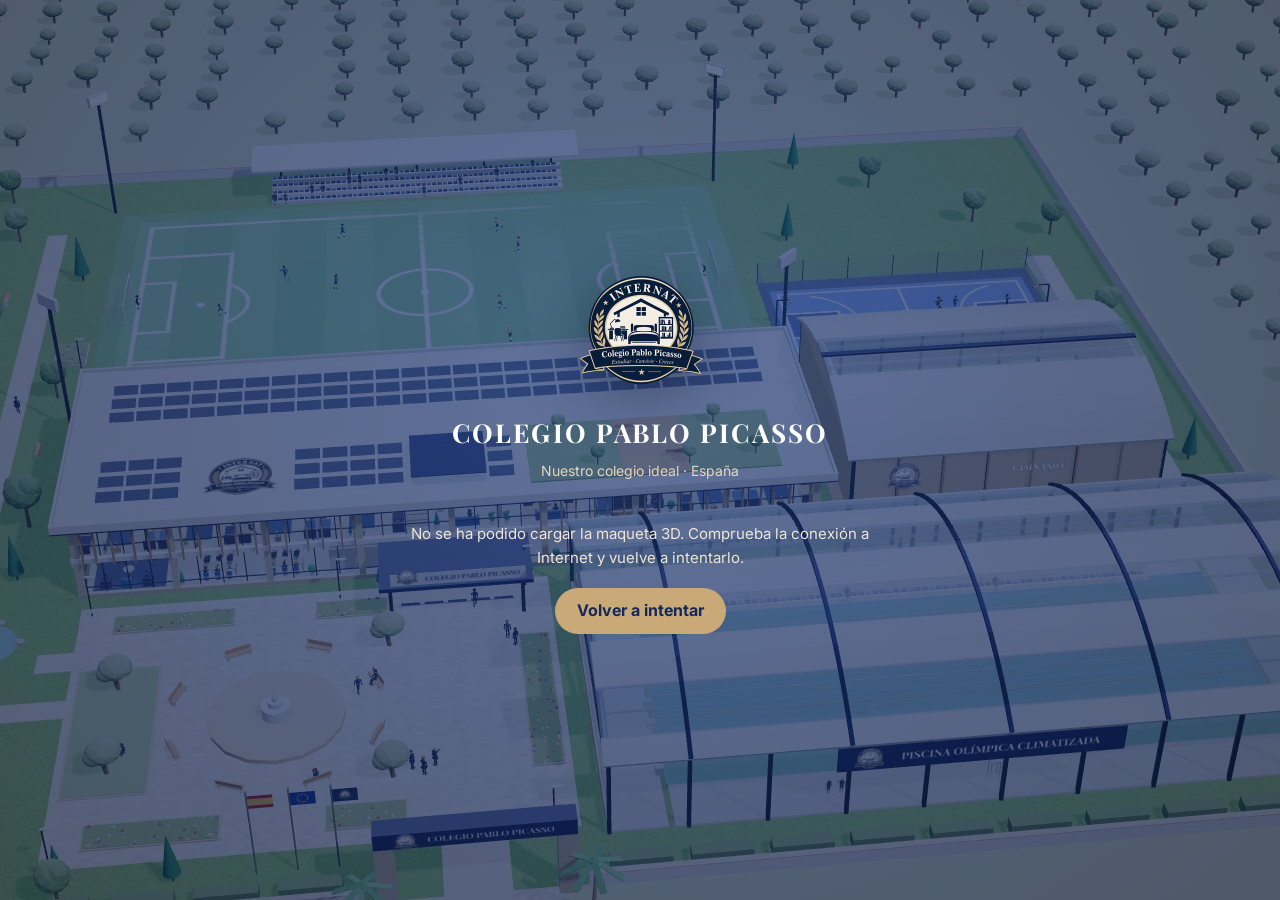
==== commit 8100da03: "Audit complet : toits fermés, logo INTERNAT, diapo vêtements entière - Gymnase et piscine : voûtes f" ====
--- a/index.html
+++ b/index.html
@@ -68,6 +68,11 @@
     var f = document.getElementById('carg-foto'); if (f) f.hidden = false;
     el.textContent = ''; bar.parentNode.style.display = 'none';
   };
+  // Si las bibliotecas 3D (Internet) tardan demasiado, se avisa con una imagen del campus;
+  // si la carga termina después, el sitio aparece igualmente
+  setTimeout(function () {
+    if (!window.__yaListo) window.__error('La maqueta 3D tarda mucho en cargar. Espera un poco más o comprueba la conexión a Internet.');
+  }, 60000);
   if (location.protocol === 'file:') {
     window.__error('Para ver la maqueta 3D, abre el sitio con el archivo «LANCER-LE-SITE.bat» (o publícalo en Internet). Un archivo abierto directamente no puede cargar la escena 3D.');
   }
--- a/css/estilos.css
+++ b/css/estilos.css
@@ -361,6 +361,7 @@
 .capa-etiquetas .etq3d { position: absolute; left: 0; top: 0; opacity: 0; transition: opacity .25s; will-change: transform; }
 .etq3d { display: inline-flex; align-items: center; gap: 6px; white-space: nowrap; padding: 6px 12px 6px 9px; border-radius: 999px; font-size: 12.5px; font-weight: 700; color: #fff; background: rgba(20,40,90,.9); border: 1px solid rgba(255,255,255,.4); box-shadow: 0 4px 14px rgba(20,40,90,.3); user-select: none; }
 .etq3d i { width: 8px; height: 8px; border-radius: 50%; background: var(--arena); }
+@media (max-width: 600px) { .etq3d { padding: 3px 8px 3px 6px; font-size: 10.5px; gap: 4px; } .etq3d i { width: 6px; height: 6px; } }
 .etq3d:hover, .etq3d.hover { background: var(--arena); color: var(--marino); }
 .etq-planta { padding: 10px 16px; border-radius: 14px; font-size: 13px; letter-spacing: .1em; font-weight: 700; color: #fff; white-space: nowrap; background: var(--marino); box-shadow: 0 8px 22px rgba(20,40,90,.35); }
 .etq-planta.violeta { background: var(--azul); }
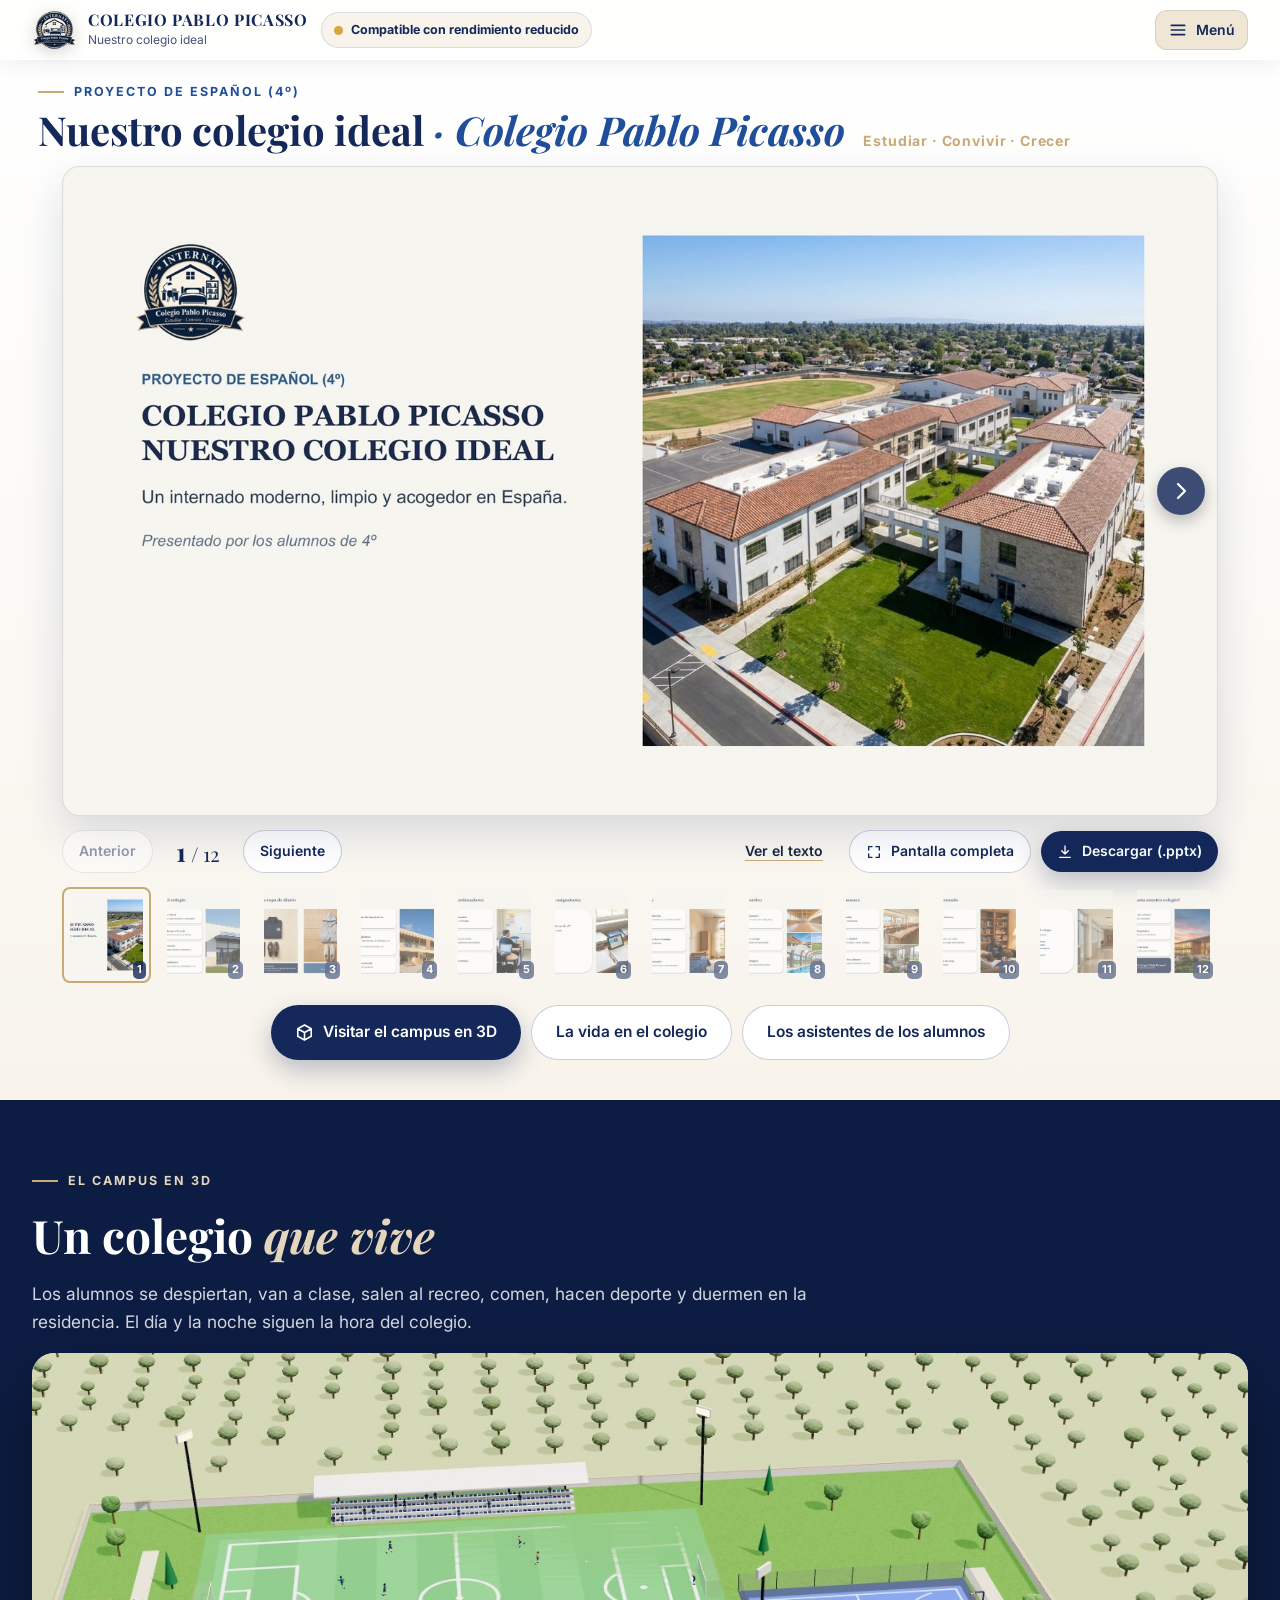
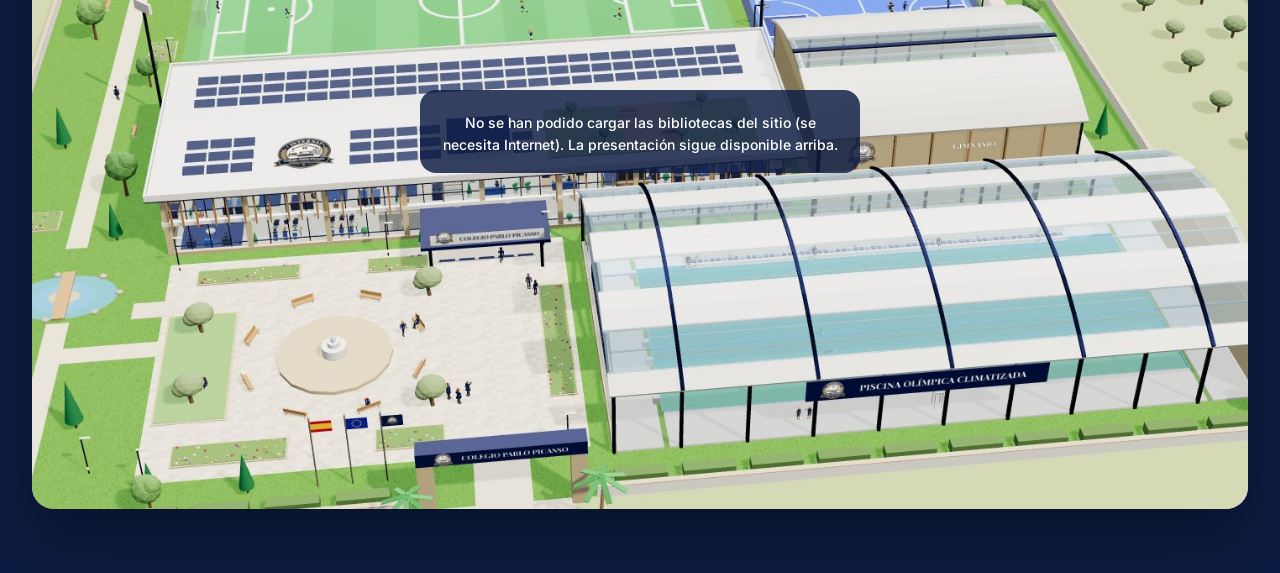
==== commit 669f733e: "Colegio vivo : présentation en premier, résidence, simulation de la journée - La présentation PowerP" ====
--- a/index.html
+++ b/index.html
@@ -1,90 +1,167 @@
-<!doctype html>
-<html lang="es" translate="no" class="notranslate">
-<head>
-<meta charset="utf-8" />
-<meta name="google" content="notranslate" />
-<meta name="viewport" content="width=device-width, initial-scale=1, viewport-fit=cover" />
-<title>Colegio Pablo Picasso · Nuestro colegio ideal</title>
-<meta name="description" content="Colegio Pablo Picasso: nuestro colegio-internado ideal en España. Maqueta 3D interactiva y presentación." />
-<meta name="theme-color" content="#14285a" />
-<link rel="icon" type="image/png" href="img/logo-64.png" />
-<link rel="preconnect" href="https://fonts.googleapis.com" />
-<link rel="preconnect" href="https://fonts.gstatic.com" crossorigin />
-<link rel="preconnect" href="https://esm.sh" crossorigin />
-<link rel="stylesheet" href="https://fonts.googleapis.com/css2?family=Inter:wght@400;500;600;700&family=Playfair+Display:ital,wght@0,600;0,700;1,600;1,700&display=swap" />
-<link rel="stylesheet" href="css/estilos.css" />
-<script type="importmap">
-{
-  "imports": {
-    "react": "https://esm.sh/react@18.3.1",
-    "react/": "https://esm.sh/react@18.3.1/",
-    "react-dom": "https://esm.sh/react-dom@18.3.1?external=react",
-    "react-dom/client": "https://esm.sh/react-dom@18.3.1/client?external=react",
-    "three": "https://esm.sh/three@0.169.0",
-    "three/": "https://esm.sh/three@0.169.0/",
-    "@react-three/fiber": "https://esm.sh/@react-three/fiber@8.17.10?external=react,react-dom,three",
-    "@react-three/drei": "https://esm.sh/@react-three/drei@9.114.0?external=react,react-dom,three,@react-three/fiber",
-    "htm": "https://esm.sh/htm@3.1.1"
-  }
-}
-</script>
-</head>
-<body>
-<div id="cargador" role="status" aria-live="polite">
-    <img class="carg-foto" id="carg-foto" src="img/campus-3d.jpg" alt="" hidden />
-    <div class="carg-centro">
-    <img class="carg-logo" src="img/logo-256.png" alt="" width="128" height="128" />
-    <div class="carg-nombre">COLEGIO PABLO PICASSO</div>
-    <div class="carg-sub">Nuestro colegio ideal · España</div>
-    <div class="carg-barra"><span id="carg-progreso"></span></div>
-    <div class="carg-msg" id="carg-msg">Preparando el campus…</div>
-    <div class="carg-error" id="carg-error" hidden>
-      <p id="carg-error-txt"></p>
-      <button type="button" onclick="location.reload()">Volver a intentar</button>
-    </div>
-  </div>
-</div>
-<div id="raiz"></div>
-<noscript><p style="color:#fff;padding:2rem;font-family:sans-serif">Activa JavaScript para ver la maqueta 3D del Colegio Pablo Picasso.</p></noscript>
-<script>
-(function () {
-  var msgs = ['Preparando el campus…', 'Construyendo las aulas…', 'Colocando los pupitres…', 'Llegan los alumnos…', 'Encendiendo las luces LED…', 'Llenando la piscina…', 'Plantando los árboles…'];
-  var i = 0, p = 4;
-  var el = document.getElementById('carg-msg'), bar = document.getElementById('carg-progreso');
-  window.__cargaTimer = setInterval(function () {
-    i = (i + 1) % msgs.length; el.textContent = msgs[i];
-    p = Math.min(94, p + (94 - p) * 0.16); bar.style.width = p + '%';
-  }, 850);
-  window.__listo = function () {
-    if (window.__yaListo) return; window.__yaListo = true;
-    clearInterval(window.__cargaTimer); bar.style.width = '100%'; el.textContent = '¡Bienvenidos!';
-    setTimeout(function () { var c = document.getElementById('cargador'); if (c) c.classList.add('oculto'); }, 450);
-    setTimeout(function () { var c = document.getElementById('cargador'); if (c) c.remove(); }, 1500);
-  };
-  window.__error = function (txt) {
-    clearInterval(window.__cargaTimer);
-    var b = document.getElementById('carg-error'); if (!b) return;
-    document.getElementById('carg-error-txt').textContent = txt; b.hidden = false;
-    var f = document.getElementById('carg-foto'); if (f) f.hidden = false;
-    el.textContent = ''; bar.parentNode.style.display = 'none';
-  };
-  // Si las bibliotecas 3D (Internet) tardan demasiado, se avisa con una imagen del campus;
-  // si la carga termina después, el sitio aparece igualmente
-  setTimeout(function () {
-    if (!window.__yaListo) window.__error('La maqueta 3D tarda mucho en cargar. Espera un poco más o comprueba la conexión a Internet.');
-  }, 60000);
-  if (location.protocol === 'file:') {
-    window.__error('Para ver la maqueta 3D, abre el sitio con el archivo «LANCER-LE-SITE.bat» (o publícalo en Internet). Un archivo abierto directamente no puede cargar la escena 3D.');
-  }
-})();
-</script>
-<script type="module">
-  if (location.protocol !== 'file:') {
-    import('./js/main.js').catch(function (e) {
-      console.error(e);
-      window.__error('No se ha podido cargar la maqueta 3D. Comprueba la conexión a Internet y vuelve a intentarlo.');
-    });
-  }
-</script>
-</body>
-</html>
+<!doctype html>
+<html lang="es" translate="no" class="notranslate">
+<head>
+<meta charset="utf-8" />
+<meta name="google" content="notranslate" />
+<meta name="viewport" content="width=device-width, initial-scale=1, viewport-fit=cover" />
+<title>Colegio Pablo Picasso · Nuestro colegio ideal</title>
+<meta name="description" content="Colegio Pablo Picasso: nuestro colegio-internado ideal en España. Presentación, campus 3D vivo con la vida diaria de los alumnos y asistentes." />
+<meta name="theme-color" content="#14285a" />
+<link rel="icon" type="image/png" href="img/logo-64.png" />
+<link rel="preconnect" href="https://fonts.googleapis.com" />
+<link rel="preconnect" href="https://fonts.gstatic.com" crossorigin />
+<link rel="preconnect" href="https://esm.sh" crossorigin />
+<link rel="stylesheet" href="https://fonts.googleapis.com/css2?family=Inter:wght@400;500;600;700&family=Playfair+Display:ital,wght@0,600;0,700;1,600;1,700&display=swap" />
+<link rel="stylesheet" href="css/estilos.css" />
+<link rel="stylesheet" href="css/sitio.css" />
+<link rel="preload" as="image" href="img/diapositivas/diapositiva-01.jpg" fetchpriority="high" />
+<script type="importmap">
+{
+  "imports": {
+    "react": "https://esm.sh/react@18.3.1",
+    "react/": "https://esm.sh/react@18.3.1/",
+    "react-dom": "https://esm.sh/react-dom@18.3.1?external=react",
+    "react-dom/client": "https://esm.sh/react-dom@18.3.1/client?external=react",
+    "three": "https://esm.sh/three@0.169.0",
+    "three/": "https://esm.sh/three@0.169.0/",
+    "@react-three/fiber": "https://esm.sh/@react-three/fiber@8.17.10?external=react,react-dom,three",
+    "@react-three/drei": "https://esm.sh/@react-three/drei@9.114.0?external=react,react-dom,three,@react-three/fiber",
+    "htm": "https://esm.sh/htm@3.1.1"
+  }
+}
+</script>
+<!-- Comprobación del aparato (WebGL, memoria, conexión...) antes de cargar la 3D -->
+<script src="js/diagnostico.js"></script>
+</head>
+<body>
+<a class="saltar" href="#presentacion">Ir a la presentación</a>
+<header class="cab" id="cab">
+  <a class="marca" href="#presentacion">
+    <img class="logo-img" src="img/logo-64.png" alt="" width="44" height="44" />
+    <div><b>COLEGIO PABLO PICASSO</b><small>Nuestro colegio ideal</small></div>
+  </a>
+  <nav class="cab-links" aria-label="Menú principal">
+    <a href="#presentacion">Presentación</a>
+    <a href="#campus">Campus 3D</a>
+    <a href="#vida">Vida diaria</a>
+    <a href="#permanencia">Permanencia</a>
+    <a href="#vidaescolar">Vida escolar</a>
+    <a href="#asistentes">Asistentes IA</a>
+    <a href="#colegio">El colegio</a>
+  </nav>
+  <button type="button" class="diag-pill" id="diag-pill" aria-haspopup="dialog" aria-controls="diag-panel"><i></i><span>Comprobando…</span></button>
+  <button type="button" class="hamburguesa" id="menu-btn" aria-expanded="false" aria-controls="menu-movil">
+    <svg viewBox="0 0 24 24" fill="none" stroke="currentColor" stroke-width="2" stroke-linecap="round"><path d="M4 6.5h16M4 12h16M4 17.5h16"/></svg><span>Menú</span>
+  </button>
+</header>
+<div class="menu-movil" id="menu-movil" hidden>
+  <a href="#presentacion">Presentación</a><a href="#campus">Campus 3D</a><a href="#vida">Vida diaria</a>
+  <a href="#permanencia">Permanencia</a><a href="#vidaescolar">Vida escolar</a><a href="#asistentes">Asistentes IA</a>
+  <a href="#colegio">El colegio</a><a href="#aulas">Las aulas</a><a href="#internado">La residencia</a>
+  <a href="#deportes">Deportes</a><a href="#asignaturas">Asignaturas</a><a href="#horario">Horario</a>
+  <a href="#uniforme">Uniforme</a><a href="#ideal">¿Por qué es ideal?</a>
+</div>
+<div class="diag-panel" id="diag-panel" role="dialog" aria-label="¿Tu aparato puede mostrar el sitio?" hidden></div>
+
+<main id="principal">
+  <!-- ============ 1. LA PRESENTACIÓN (elemento principal) ============ -->
+  <section class="ppt-sec" id="presentacion">
+    <div class="ppt-cab">
+      <span class="etiqueta">Proyecto de español (4º)</span>
+      <h1>Nuestro colegio ideal <span>· Colegio Pablo Picasso</span></h1>
+      <p class="lema">Estudiar · Convivir · Crecer</p>
+    </div>
+    <div class="presentacion" id="ppt">
+      <div class="diapo-marco" id="ppt-marco">
+        <img class="diapo activa" src="img/diapositivas/diapositiva-01.jpg" alt="Diapositiva 1: Colegio Pablo Picasso, nuestro colegio ideal" width="1600" height="900" fetchpriority="high" draggable="false" />
+        <button type="button" class="diapo-flecha izq" id="ppt-ant" aria-label="Diapositiva anterior" disabled>
+          <svg viewBox="0 0 24 24" fill="none" stroke="currentColor" stroke-width="2.2" stroke-linecap="round" stroke-linejoin="round"><path d="M15 5l-7 7 7 7"/></svg>
+        </button>
+        <button type="button" class="diapo-flecha der" id="ppt-sig" aria-label="Diapositiva siguiente">
+          <svg viewBox="0 0 24 24" fill="none" stroke="currentColor" stroke-width="2.2" stroke-linecap="round" stroke-linejoin="round"><path d="M9 5l7 7-7 7"/></svg>
+        </button>
+      </div>
+      <div class="diapo-barra">
+        <button type="button" class="btn btn-secundario btn-peq" id="ppt-ant2" disabled>Anterior</button>
+        <span class="diapo-num" aria-live="polite"><b id="ppt-num">1</b> / 12</span>
+        <button type="button" class="btn btn-secundario btn-peq" id="ppt-sig2">Siguiente</button>
+        <span class="diapo-espacio"></span>
+        <button type="button" class="btn btn-texto btn-peq" id="ppt-ver-texto" aria-expanded="false">Ver el texto</button>
+        <button type="button" class="btn btn-secundario btn-peq" id="ppt-completa">
+          <svg viewBox="0 0 24 24" fill="none" stroke="currentColor" stroke-width="2" stroke-linecap="round" stroke-linejoin="round"><path d="M4 9V4h5M20 9V4h-5M4 15v5h5M20 15v5h-5"/></svg><span>Pantalla completa</span>
+        </button>
+        <a class="btn btn-primario btn-peq" id="ppt-descarga" href="presentacion/nuestro_colegio_ideal.pptx" download="Colegio_Pablo_Picasso_Nuestro_colegio_ideal.pptx">
+          <svg viewBox="0 0 24 24" fill="none" stroke="currentColor" stroke-width="2" stroke-linecap="round" stroke-linejoin="round"><path d="M12 3v12M7 10l5 5 5-5M4 20h16"/></svg>Descargar (.pptx)
+        </a>
+      </div>
+      <div class="diapo-texto" id="ppt-texto" hidden></div>
+      <div class="diapo-miniaturas" id="ppt-minis" role="tablist" aria-label="Las 12 diapositivas"></div>
+    </div>
+    <noscript>
+      <div class="ppt-sin-js">
+        <p>Sin JavaScript, aquí tienes las 12 diapositivas una debajo de otra:</p>
+        <img src="img/diapositivas/diapositiva-01.jpg" alt="Diapositiva 1" /><img src="img/diapositivas/diapositiva-02.jpg" alt="Diapositiva 2" />
+        <img src="img/diapositivas/diapositiva-03.jpg" alt="Diapositiva 3" /><img src="img/diapositivas/diapositiva-04.jpg" alt="Diapositiva 4" />
+        <img src="img/diapositivas/diapositiva-05.jpg" alt="Diapositiva 5" /><img src="img/diapositivas/diapositiva-06.jpg" alt="Diapositiva 6" />
+        <img src="img/diapositivas/diapositiva-07.jpg" alt="Diapositiva 7" /><img src="img/diapositivas/diapositiva-08.jpg" alt="Diapositiva 8" />
+        <img src="img/diapositivas/diapositiva-09.jpg" alt="Diapositiva 9" /><img src="img/diapositivas/diapositiva-10.jpg" alt="Diapositiva 10" />
+        <img src="img/diapositivas/diapositiva-11.jpg" alt="Diapositiva 11" /><img src="img/diapositivas/diapositiva-12.jpg" alt="Diapositiva 12" />
+      </div>
+    </noscript>
+    <div class="ppt-sigue">
+      <a class="btn btn-primario" href="#campus">
+        <svg viewBox="0 0 24 24" fill="none" stroke="currentColor" stroke-width="2" stroke-linecap="round" stroke-linejoin="round"><path d="M12 2.5l8.5 4.8v9.4L12 21.5l-8.5-4.8V7.3zM12 12l8.5-4.7M12 12v9.5M12 12L3.5 7.3"/></svg>Visitar el campus en 3D
+      </a>
+      <a class="btn btn-secundario" href="#vida">La vida en el colegio</a>
+      <a class="btn btn-secundario" href="#asistentes">Los asistentes de los alumnos</a>
+    </div>
+  </section>
+
+  <!-- ============ 2. EL CAMPUS 3D (la maqueta viva) ============ -->
+  <section class="campus-sec" id="campus">
+    <div class="campus-cab">
+      <div>
+        <span class="etiqueta">El campus en 3D</span>
+        <h2>Un colegio <span class="grad">que vive</span></h2>
+        <p class="lead">Los alumnos se despiertan, van a clase, salen al recreo, comen, hacen deporte y duermen en la residencia. El día y la noche siguen la hora del colegio.</p>
+      </div>
+    </div>
+    <div class="campus3d" id="campus3d">
+      <div class="campus-espera" id="campus-espera">
+        <img src="img/campus-3d.jpg" alt="Vista general del campus del Colegio Pablo Picasso" loading="lazy" />
+        <div class="campus-espera-caja">
+          <div class="carg-barra"><span id="carg-progreso"></span></div>
+          <p id="carg-msg">La maqueta 3D se cargará en cuanto llegues aquí.</p>
+          <p class="carg-error" id="carg-error" hidden></p>
+        </div>
+      </div>
+    </div>
+  </section>
+
+  <!-- ============ 3. El resto del sitio (React) ============ -->
+  <div id="raiz"></div>
+  <noscript><p class="aviso-js">Activa JavaScript para ver la maqueta 3D y el resto del sitio. La presentación de arriba se puede ver igualmente.</p></noscript>
+</main>
+
+<script src="js/presentacion-basica.js"></script>
+<script>
+  // Menú del teléfono (sin bibliotecas)
+  (function () {
+    var b = document.getElementById('menu-btn'), m = document.getElementById('menu-movil');
+    b.addEventListener('click', function () { m.hidden = !m.hidden; b.setAttribute('aria-expanded', String(!m.hidden)); });
+    m.addEventListener('click', function (e) { if (e.target.tagName === 'A') { m.hidden = true; b.setAttribute('aria-expanded', 'false'); } });
+  })();
+</script>
+<script type="module">
+  // El resto del sitio se carga DESPUÉS de la presentación: si algo falla, la presentación sigue funcionando
+  const cargar = () => import('./js/main.js').catch((e) => {
+    console.error(e);
+    if (window.__errorSitio) window.__errorSitio('No se han podido cargar las bibliotecas del sitio (se necesita Internet). La presentación sigue disponible arriba.');
+  });
+  if (location.protocol === 'file:') {
+    if (window.__errorSitio) window.__errorSitio('Para ver la maqueta 3D, abre el sitio con el archivo «LANCER-LE-SITE.bat» (o publícalo en Internet). La presentación de arriba sí funciona.');
+  } else if (document.readyState === 'complete') cargar();
+  else window.addEventListener('load', cargar, { once: true });
+</script>
+</body>
+</html>
--- a/css/estilos.css
+++ b/css/estilos.css
@@ -33,87 +33,22 @@
 a { color: inherit; }
 :focus-visible { outline: 3px solid var(--arena); outline-offset: 3px; border-radius: 8px; }
 
-/* ---------- Cargador ---------- */
-#cargador { position: fixed; inset: 0; z-index: 100; display: grid; place-items: center; background: radial-gradient(ellipse at 50% 40%, #1d3a7a 0%, var(--marino) 55%, var(--marino-2) 100%); color: #fff; transition: opacity .9s ease, visibility .9s ease; }
-#cargador.oculto { opacity: 0; visibility: hidden; }
-.carg-centro { position: relative; text-align: center; padding: 24px; max-width: 520px; }
-.carg-logo { width: 128px; height: 128px; margin: 0 auto 18px; object-fit: contain; filter: drop-shadow(0 10px 30px rgba(0,0,0,.35)); animation: latido 2.4s ease-in-out infinite; }
-@keyframes latido { 50% { transform: scale(1.04); } }
-.carg-nombre { font-family: var(--titulo); font-weight: 700; letter-spacing: .08em; font-size: 26px; }
-.carg-sub { color: var(--beige-2); font-size: 14px; margin-top: 6px; }
-.carg-barra { width: 260px; height: 4px; margin: 26px auto 14px; border-radius: 4px; background: rgba(255,255,255,.15); overflow: hidden; }
-.carg-barra span { display: block; height: 100%; width: 4%; background: var(--arena); border-radius: 4px; transition: width .8s ease; }
-.carg-msg { color: var(--beige); font-size: 14px; min-height: 22px; }
-.carg-error p { color: var(--beige); font-size: 15px; margin: 18px 0; }
-.carg-foto { position: absolute; inset: 0; width: 100%; height: 100%; object-fit: cover; opacity: .32; }
-.carg-centro { position: relative; }
-.carg-error button { padding: 10px 22px; border-radius: 999px; background: var(--arena); color: var(--marino); font-weight: 700; }
-
-/* ---------- Lienzo 3D ---------- */
-.lienzo { position: fixed; inset: 0; z-index: 0; background: #cfe0f2; }
-.lienzo canvas { touch-action: none; }
-.lienzo-velo { position: fixed; inset: 0; z-index: 1; pointer-events: none; background: linear-gradient(90deg, rgba(13,28,66,.95) 0%, rgba(13,28,66,.86) 30%, rgba(13,28,66,.45) 48%, rgba(13,28,66,0) 64%), linear-gradient(0deg, rgba(13,28,66,.6) 0%, rgba(13,28,66,0) 24%); }
-@media (max-width: 900px) { .lienzo-velo { background: linear-gradient(0deg, rgba(13,28,66,.92) 0%, rgba(13,28,66,.72) 55%, rgba(13,28,66,.35) 100%); } }
-
-/* ---------- Navegación ---------- */
-.nav { position: fixed; top: 0; left: 0; right: 0; z-index: 40; display: flex; align-items: center; gap: 16px; padding: 12px clamp(14px, 3vw, 36px); color: #fff; transition: background .35s, color .35s, box-shadow .35s, padding .35s; }
-.nav.solida { background: rgba(255,255,255,.94); color: var(--marino); box-shadow: 0 6px 24px rgba(20,40,90,.1); backdrop-filter: blur(12px); -webkit-backdrop-filter: blur(12px); padding-top: 8px; padding-bottom: 8px; }
-.marca { display: flex; align-items: center; gap: 12px; text-decoration: none; flex-shrink: 0; }
-.marca .logo-img { filter: drop-shadow(0 3px 8px rgba(0,0,0,.18)); }
-.marca b { font-family: var(--titulo); font-weight: 700; letter-spacing: .04em; font-size: 16px; display: block; line-height: 1.15; }
-.marca small { display: block; font-size: 12px; opacity: .8; }
-.nav-links { display: flex; align-items: center; gap: 2px; margin-left: auto; }
-.nav-links a { font-size: 13.5px; font-weight: 500; text-decoration: none; padding: 8px 10px; border-radius: 999px; white-space: nowrap; transition: background .2s; }
-.nav-links a:hover { background: rgba(201,169,120,.22); }
-.nav-3d { display: inline-flex; align-items: center; gap: 7px; margin-left: 8px; padding: 10px 18px; border-radius: 999px; background: var(--arena); color: var(--marino) !important; font-weight: 700; font-size: 14px; white-space: nowrap; box-shadow: 0 6px 16px rgba(201,169,120,.35); }
-.nav-3d svg { width: 17px; height: 17px; }
-.hamburguesa { display: none; margin-left: 10px; height: 44px; padding: 0 14px; border-radius: 12px; background: rgba(255,255,255,.14); border: 1px solid rgba(255,255,255,.35); align-items: center; gap: 8px; font-weight: 600; font-size: 14px; }
-.nav.solida .hamburguesa { background: var(--beige); border-color: var(--borde); }
-.hamburguesa svg { width: 22px; height: 22px; }
-.menu-movil { position: fixed; top: 72px; right: 14px; left: 14px; z-index: 45; max-width: 640px; margin-left: auto; background: #fff; color: var(--marino); border: 1px solid var(--borde); border-radius: 20px; padding: 10px; box-shadow: var(--sombra); display: grid; grid-template-columns: 1fr 1fr; gap: 4px; animation: aparecer .25s ease; }
-.menu-movil button { display: flex; align-items: center; gap: 10px; padding: 12px 14px; border-radius: 12px; font-size: 15px; text-align: left; font-weight: 500; }
-.menu-movil button:hover { background: var(--beige); }
-.menu-movil .num { font-family: var(--titulo); font-size: 13px; color: var(--arena); width: 22px; font-weight: 700; }
-@keyframes aparecer { from { opacity: 0; transform: translateY(-8px); } }
-
-/* ---------- Portada ---------- */
-.hero { position: relative; z-index: 2; min-height: 100vh; min-height: 100svh; display: flex; flex-direction: column; justify-content: center; padding: 110px clamp(18px, 6vw, 90px) 90px; max-width: 1400px; color: #fff; }
-.hero-logo img { width: clamp(96px, 11vw, 150px); height: auto; aspect-ratio: 1; object-fit: contain; filter: drop-shadow(0 12px 30px rgba(0,0,0,.35)); animation: subir .9s .1s both ease-out; }
-.hero-kicker { margin-top: 18px; display: inline-flex; align-items: center; gap: 10px; font-size: 12.5px; letter-spacing: .16em; text-transform: uppercase; color: var(--beige-2); font-weight: 600; animation: subir .9s .2s both ease-out; }
-.hero-kicker::before { content: ''; width: 34px; height: 2px; background: var(--arena); }
-.hero h1 { font-family: var(--titulo); font-weight: 700; font-size: clamp(40px, 6.6vw, 92px); line-height: 1.02; margin: 12px 0 10px; text-shadow: 0 6px 30px rgba(0,0,0,.25); animation: subir .9s .3s both ease-out; }
-.hero h1 span { color: var(--beige-2); font-style: italic; }
-.hero-slogan { font-family: var(--titulo); font-size: clamp(19px, 2.2vw, 27px); margin: 0 0 16px; color: #fff; animation: subir .9s .4s both ease-out; }
-.hero-slogan em { color: var(--beige-2); }
-.hero-texto { max-width: 560px; color: rgba(255,255,255,.88); font-size: clamp(16px, 1.3vw, 18px); margin: 0 0 28px; animation: subir .9s .5s both ease-out; }
-.hero-botones { display: flex; flex-wrap: wrap; gap: 12px; animation: subir .9s .6s both ease-out; }
-.hero-stats { display: flex; flex-wrap: wrap; gap: 12px; margin-top: 40px; animation: subir .9s .75s both ease-out; }
-.stat { padding: 12px 18px; border-radius: 14px; background: rgba(255,255,255,.12); border: 1px solid rgba(255,255,255,.25); backdrop-filter: blur(8px); -webkit-backdrop-filter: blur(8px); min-width: 118px; }
-.stat b { display: block; font-family: var(--titulo); font-size: 28px; color: var(--beige-2); line-height: 1.1; }
-.stat span { font-size: 13px; color: rgba(255,255,255,.85); }
-.hero-bajar { position: absolute; bottom: 22px; left: 50%; transform: translateX(-50%); display: flex; flex-direction: column; align-items: center; gap: 6px; color: #fff; font-size: 12px; letter-spacing: .14em; text-transform: uppercase; text-decoration: none; opacity: .85; }
-.hero-bajar i { width: 22px; height: 34px; border: 2px solid #fff; border-radius: 12px; position: relative; }
-.hero-bajar i::after { content: ''; position: absolute; left: 50%; top: 6px; width: 4px; height: 7px; margin-left: -2px; border-radius: 2px; background: var(--arena); animation: rueda 1.6s infinite; }
-@keyframes rueda { 70% { transform: translateY(10px); opacity: 0; } 100% { opacity: 0; } }
-@keyframes subir { from { opacity: 0; transform: translateY(22px); } }
-
 /* ---------- Botones ---------- */
 .btn { display: inline-flex; align-items: center; justify-content: center; gap: 9px; padding: 14px 24px; border-radius: 999px; font-weight: 600; font-size: 15.5px; transition: transform .2s, box-shadow .25s, background .25s, color .25s, border-color .25s; text-decoration: none; white-space: nowrap; }
 .btn svg { width: 19px; height: 19px; flex-shrink: 0; }
 .btn:hover:not(:disabled) { transform: translateY(-2px); }
 .btn-primario { background: var(--marino); color: #fff; box-shadow: 0 10px 26px rgba(20,40,90,.28); }
-.hero .btn-primario, .final .btn-primario { background: var(--arena); color: var(--marino); box-shadow: 0 10px 26px rgba(0,0,0,.25); }
+.final .btn-primario { background: var(--arena); color: var(--marino); box-shadow: 0 10px 26px rgba(0,0,0,.25); }
 .btn-primario:hover:not(:disabled) { box-shadow: 0 14px 32px rgba(20,40,90,.35); }
 .btn-secundario { background: #fff; color: var(--marino); border: 1px solid var(--borde-fuerte); }
-.hero .btn-secundario { background: rgba(255,255,255,.12); color: #fff; border-color: rgba(255,255,255,.5); backdrop-filter: blur(8px); -webkit-backdrop-filter: blur(8px); }
 .btn-secundario:hover:not(:disabled) { border-color: var(--arena); }
 .btn-texto { color: inherit; padding-left: 12px; padding-right: 12px; text-decoration: underline; text-underline-offset: 4px; text-decoration-color: var(--arena); }
 .btn-peq { padding: 9px 16px; font-size: 14px; }
 .btn-peq svg { width: 16px; height: 16px; }
 
 /* ---------- Secciones ---------- */
-.contenido { position: relative; z-index: 3; background: var(--crema); box-shadow: 0 -30px 60px rgba(13,28,66,.25); }
-.seccion { position: relative; padding: clamp(64px, 8vw, 110px) clamp(16px, 5vw, 70px); max-width: 1320px; margin: 0 auto; scroll-margin-top: 64px; }
+.contenido { position: relative; background: var(--crema); }
+.seccion { position: relative; padding: clamp(56px, 7vw, 100px) clamp(16px, 5vw, 70px); max-width: 1320px; margin: 0 auto; scroll-margin-top: 70px; }
 .seccion-fondo { max-width: none; background: #fff; }
 .seccion-fondo > * { max-width: 1180px; margin-left: auto; margin-right: auto; }
 .cabecera { max-width: 780px; margin-bottom: 40px; }
@@ -250,7 +185,7 @@
 .final img { width: 96px; height: 96px; object-fit: contain; margin: 0 auto 10px; }
 .final h3 { font-family: var(--titulo); font-size: clamp(24px, 3vw, 36px); margin: 0 0 8px; }
 .final p { color: rgba(255,255,255,.85); margin: 0 auto 24px; max-width: 560px; }
-.final .hero-botones { justify-content: center; animation: none; }
+.botones-final { display: flex; flex-wrap: wrap; gap: 12px; justify-content: center; }
 .final .btn-secundario { background: rgba(255,255,255,.12); color: #fff; border-color: rgba(255,255,255,.5); }
 
 /* ---------- Nuestra presentación ---------- */
@@ -298,7 +233,7 @@
 /* =========================================================
    EXPLORADOR 3D
    ========================================================= */
-.exp { position: fixed; inset: 0; z-index: 30; pointer-events: none; color: var(--marino); }
+.exp { position: absolute; inset: 0; z-index: 3; pointer-events: none; color: var(--marino); }
 .exp > * { pointer-events: auto; }
 .exp > .capa-etiquetas { pointer-events: none; }
 .panel { background: rgba(255,255,255,.9); border: 1px solid var(--borde); backdrop-filter: blur(14px) saturate(1.2); -webkit-backdrop-filter: blur(14px) saturate(1.2); box-shadow: 0 10px 30px rgba(20,40,90,.16); }
@@ -334,7 +269,7 @@
 .cerrar { width: 36px; height: 36px; border-radius: 10px; display: grid; place-items: center; flex-shrink: 0; }
 .cerrar:hover { background: var(--beige); }
 .cerrar svg { width: 18px; height: 18px; }
-.info { position: absolute; right: 12px; bottom: 12px; width: min(390px, calc(100vw - 24px)); border-radius: 22px; padding: 18px 20px 16px; animation: subir .35s ease; max-height: calc(100vh - 100px); overflow-y: auto; }
+.info { position: absolute; right: 12px; top: 78px; width: min(390px, calc(100% - 24px)); border-radius: 22px; padding: 18px 20px 16px; animation: subir .35s ease; max-height: calc(100% - 92px); overflow-y: auto; }
 .info-cab { display: flex; align-items: center; justify-content: space-between; gap: 10px; }
 .info h3 { font-family: var(--titulo); font-size: 25px; margin: 8px 0 6px; line-height: 1.15; }
 .info p { margin: 0; color: var(--texto); font-size: 15.5px; }
@@ -357,7 +292,7 @@
 .guia-barra span { padding: 0 10px; font-size: 13px; white-space: nowrap; font-weight: 600; }
 
 /* Etiquetas sobre la maqueta (sin superposición) */
-.capa-etiquetas { position: fixed; inset: 0; pointer-events: none; overflow: hidden; z-index: 1; }
+.capa-etiquetas { position: absolute; inset: 0; pointer-events: none; overflow: hidden; z-index: 1; }
 .capa-etiquetas .etq3d { position: absolute; left: 0; top: 0; opacity: 0; transition: opacity .25s; will-change: transform; }
 .etq3d { display: inline-flex; align-items: center; gap: 6px; white-space: nowrap; padding: 6px 12px 6px 9px; border-radius: 999px; font-size: 12.5px; font-weight: 700; color: #fff; background: rgba(20,40,90,.9); border: 1px solid rgba(255,255,255,.4); box-shadow: 0 4px 14px rgba(20,40,90,.3); user-select: none; }
 .etq3d i { width: 8px; height: 8px; border-radius: 50%; background: var(--arena); }
@@ -367,19 +302,7 @@
 .etq-planta.violeta { background: var(--azul); }
 .etq-planta small { display: block; letter-spacing: 0; font-size: 12px; opacity: .9; font-weight: 500; }
 
-.sin3d { position: fixed; inset: 0; display: grid; place-items: start end; padding: 92px 24px 24px; text-align: left; background: var(--crema); }
-.sin3d img { position: absolute; inset: 0; width: 100%; height: 100%; object-fit: cover; }
-.sin3d-caja { position: relative; max-width: 380px; padding: 22px 26px; border-radius: 18px; background: rgba(255,255,255,.95); box-shadow: 0 18px 40px rgba(20,40,90,.22); }
-.sin3d-caja h2 { color: var(--marino); margin: 0 0 8px; }
-.sin3d p { color: var(--gris); margin: 0 0 14px; }
-.sin3d-caja h2 { font-size: 20px; }
-@media (max-width: 860px) { .sin3d { place-items: end center; padding: 16px; } .sin3d-caja { padding: 12px 18px; } .sin3d-caja p { display: none; } .sin3d-caja h2 { font-size: 16px; margin: 0; } }
-
 /* ---------- Tableta / teléfono ---------- */
-@media (max-width: 1480px) {
-  .nav-links a { display: none; }
-  .hamburguesa { display: inline-flex; }
-}
 @media (max-width: 1100px) {
   .rejilla-4 { grid-template-columns: repeat(3, 1fr); }
   .dos-col, .uniforme-grid, .ideal-grid { grid-template-columns: 1fr; }
@@ -405,7 +328,7 @@
   .vistas button { flex: 1 1 0; min-width: 0; justify-content: center; }
   .insignia-planta { top: 124px; }
   .lugares { top: 124px; width: min(320px, calc(100vw - 24px)); }
-  .info { left: 12px; right: 12px; width: auto; max-height: 50vh; }
+  .info { left: 12px; right: 12px; width: auto; top: auto; bottom: 12px; max-height: 55%; }
   .ayuda { display: none; }
   .visor { height: 440px; }
   .dos-fotos { grid-template-columns: 1fr 1fr; gap: 12px; }
@@ -419,23 +342,15 @@
   .insignia-planta { white-space: normal; text-align: center; max-width: calc(100vw - 24px); font-size: 12px; padding: 6px 12px; }
   .insignia-planta i { display: none; }
   .rejilla-4, .rejilla-3, .rejilla-2, .frases-deporte, .razones, .dos-fotos { grid-template-columns: 1fr; }
-  .hero-botones .btn { width: 100%; }
-  .stat { flex: 1 1 40%; min-width: 0; }
-  .menu-movil { grid-template-columns: 1fr; }
   .info h3 { font-size: 21px; }
   .marca b { font-size: 13px; }
   .marca small { display: none; }
-  .nav-3d { padding: 9px 12px; font-size: 13px; }
-  .nav-3d svg { display: none; }
   .hamburguesa span { display: none; }
   .diapo-miniaturas { grid-template-columns: repeat(4, 1fr); }
   .diapo-flecha { width: 38px; height: 38px; }
   .foto.ancha img { aspect-ratio: 4 / 3; }
 }
 @media (max-width: 480px) {
-  .nav { gap: 8px; }
-  .nav .marca div { display: none; }
-  .nav-links { margin-left: auto; }
   .hamburguesa { margin-left: 4px; padding: 0 11px; }
 }
 @media (prefers-reduced-motion: reduce) {
--- a/css/sitio.css
+++ b/css/sitio.css
@@ -0,0 +1,200 @@
+/* =========================================================
+   NUEVA ORGANIZACIÓN: cabecera, presentación (principal), campus 3D,
+   panel del tiempo, ficha de las personas, asistente y secciones nuevas
+   ========================================================= */
+.saltar { position: absolute; left: -999px; top: 8px; z-index: 200; background: var(--marino); color: #fff; padding: 8px 14px; border-radius: 10px; }
+.saltar:focus { left: 8px; }
+.cab { position: sticky; top: 0; z-index: 60; display: flex; align-items: center; gap: 14px; padding: 8px clamp(12px, 3vw, 32px); background: rgba(255,255,255,.95); color: var(--marino); box-shadow: 0 4px 20px rgba(20,40,90,.08); backdrop-filter: blur(12px); -webkit-backdrop-filter: blur(12px); }
+html.explorando .cab { visibility: hidden; }
+.marca { display: flex; align-items: center; gap: 12px; text-decoration: none; flex-shrink: 0; color: inherit; }
+.marca .logo-img { width: 44px; height: 44px; object-fit: contain; filter: drop-shadow(0 3px 8px rgba(0,0,0,.18)); }
+.marca b { font-family: var(--titulo); font-weight: 700; letter-spacing: .04em; font-size: 16px; display: block; line-height: 1.15; }
+.marca small { display: block; font-size: 12px; opacity: .8; }
+.cab .marca { color: var(--marino); }
+.cab-links { display: flex; gap: 2px; margin-left: auto; }
+.cab-links a { font-size: 13.5px; font-weight: 600; text-decoration: none; padding: 8px 11px; border-radius: 999px; white-space: nowrap; }
+.cab-links a:hover { background: var(--beige); }
+.hamburguesa { display: none; height: 40px; padding: 0 12px; border-radius: 12px; background: var(--beige); border: 1px solid var(--borde); align-items: center; gap: 8px; font-weight: 600; font-size: 14px; }
+.hamburguesa svg { width: 20px; height: 20px; }
+.menu-movil { position: fixed; top: 62px; right: 12px; left: 12px; z-index: 65; max-width: 560px; margin-left: auto; background: #fff; border: 1px solid var(--borde); border-radius: 18px; padding: 8px; box-shadow: var(--sombra); display: grid; grid-template-columns: 1fr 1fr; gap: 2px; animation: aparecer .2s ease; }
+.menu-movil[hidden] { display: none; }
+.menu-movil a { padding: 11px 14px; border-radius: 12px; font-size: 15px; font-weight: 500; text-decoration: none; color: var(--marino); }
+.menu-movil a:hover { background: var(--beige); }
+@keyframes aparecer { from { opacity: 0; transform: translateY(-8px); } }
+@keyframes subir { from { opacity: 0; transform: translateY(22px); } }
+
+.diag-pill { display: inline-flex; align-items: center; gap: 8px; padding: 7px 12px; border-radius: 999px; font-size: 12.5px; font-weight: 700; background: var(--crema); border: 1px solid var(--borde); white-space: nowrap; flex-shrink: 0; }
+.diag-pill i { width: 9px; height: 9px; border-radius: 50%; background: var(--arena); }
+.diag-pill.ok i { background: #2f9e5a; }
+.diag-pill.medio i { background: #d9a441; }
+.diag-pill.no i { background: #c0392b; }
+.diag-panel { position: fixed; top: 62px; right: 12px; z-index: 70; width: min(400px, calc(100vw - 24px)); max-height: calc(100vh - 80px); overflow: auto; background: #fff; color: var(--marino); border: 1px solid var(--borde); border-radius: 18px; padding: 14px 16px; box-shadow: var(--sombra); }
+.diag-panel[hidden] { display: none; }
+.diag-cab { display: flex; justify-content: space-between; align-items: center; font-family: var(--titulo); font-size: 18px; }
+.diag-cab .cerrar { font-size: 16px; }
+.diag-panel ul { list-style: none; margin: 10px 0; padding: 0; display: grid; gap: 6px; }
+.diag-panel li { display: flex; gap: 10px; align-items: flex-start; padding: 8px 10px; border-radius: 12px; background: var(--crema); }
+.diag-panel li > b { width: 22px; height: 22px; border-radius: 50%; display: grid; place-items: center; font-size: 12px; color: #fff; background: #2f9e5a; flex-shrink: 0; }
+.diag-panel li.medio > b { background: #d9a441; }
+.diag-panel li.false > b { background: #c0392b; }
+.diag-panel li strong { display: block; font-size: 14px; }
+.diag-panel li small { color: var(--gris); font-size: 12.5px; }
+.diag-panel p { font-size: 13.5px; color: var(--gris); margin: 6px 0 10px; }
+.diag-calidad b { display: block; font-size: 13px; margin-bottom: 6px; }
+.diag-botones { display: flex; gap: 6px; }
+.diag-botones button { flex: 1; padding: 8px; border-radius: 10px; font-weight: 700; font-size: 13px; background: var(--crema); border: 1px solid var(--borde); }
+.diag-botones button.activo { background: var(--marino); color: #fff; }
+.diag-calidad small { display: block; margin-top: 6px; color: var(--gris); font-size: 12.5px; }
+
+/* ---------- La presentación (lo primero de la página) ---------- */
+.ppt-sec { padding: 22px clamp(12px, 3vw, 40px) 40px; background: linear-gradient(180deg, #fff 0%, var(--crema) 100%); scroll-margin-top: 60px; }
+.ppt-cab { max-width: 1240px; margin: 0 auto 14px; display: flex; flex-wrap: wrap; align-items: baseline; gap: 6px 18px; }
+.ppt-cab .etiqueta { width: 100%; }
+.ppt-cab h1 { font-family: var(--titulo); font-size: clamp(24px, 3.2vw, 40px); line-height: 1.1; margin: 0; color: var(--marino); }
+.ppt-cab h1 span { color: var(--azul); font-style: italic; }
+.ppt-cab .lema { margin: 0; color: var(--arena); font-weight: 700; letter-spacing: .06em; font-size: 14px; }
+.ppt-sec .presentacion { max-width: min(1240px, calc((100vh - 250px) * 16 / 9)); min-width: min(100%, 640px); }
+.ppt-sigue { display: flex; flex-wrap: wrap; justify-content: center; gap: 10px; margin-top: 22px; }
+.ppt-sin-js img { max-width: 900px; width: 100%; margin: 10px auto; border-radius: 12px; }
+.presentacion .diapo { width: 100%; height: 100%; }
+
+/* ---------- El campus 3D ---------- */
+.campus-sec { padding: clamp(40px, 5vw, 70px) clamp(10px, 2.5vw, 34px); background: var(--marino-2); color: #fff; scroll-margin-top: 56px; }
+.campus-cab { max-width: 1500px; margin: 0 auto 18px; }
+.campus-cab .etiqueta { color: var(--beige-2); }
+.campus-cab h2 { font-family: var(--titulo); font-size: clamp(28px, 3.6vw, 46px); margin: 8px 0 8px; }
+.campus-cab h2 .grad { color: var(--beige-2); font-style: italic; }
+.campus-cab .lead { color: rgba(255,255,255,.82); max-width: 820px; }
+.campus3d { position: relative; max-width: 1500px; margin: 0 auto; height: min(84vh, 900px); min-height: 460px; border-radius: 22px; overflow: hidden; background: #cfe0f2; box-shadow: 0 30px 60px rgba(0,0,0,.35); }
+html.explorando .campus3d { position: fixed; inset: 0; z-index: 80; height: auto; min-height: 0; max-width: none; margin: 0; border-radius: 0; }
+.campus-raiz, .campus-vivo, .lienzo3d { position: absolute; inset: 0; }
+.lienzo3d canvas { display: block; }
+.campus-espera { position: absolute; inset: 0; z-index: 4; display: grid; place-items: center; transition: opacity .8s ease, visibility .8s; }
+.campus-espera.oculto { opacity: 0; visibility: hidden; pointer-events: none; }
+.campus-espera img { position: absolute; inset: 0; width: 100%; height: 100%; object-fit: cover; }
+.campus-espera-caja { position: relative; text-align: center; padding: 16px 22px; border-radius: 16px; background: rgba(13,28,66,.82); color: #fff; max-width: 440px; margin: 16px; }
+.campus-espera-caja p { margin: 6px 0 0; font-size: 14px; color: var(--beige); }
+.carg-barra { width: 240px; max-width: 100%; height: 4px; margin: 4px auto 8px; border-radius: 4px; background: rgba(255,255,255,.18); overflow: hidden; }
+.carg-barra span { display: block; height: 100%; width: 3%; background: var(--arena); border-radius: 4px; transition: width .7s ease; }
+.campus-espera .carg-error { color: #fff; font-weight: 500; }
+.aviso-js { padding: 20px; text-align: center; }
+
+/* explorador dentro de la página */
+.exp.embebido .exp-sup { justify-content: flex-start; }
+/* los paneles siempre por encima de las etiquetas de los edificios */
+.exp > .panel, .exp > .exp-sup, .exp > .reloj, .exp > .info, .exp > .lugares { z-index: 3; }
+.exp-abrir { pointer-events: auto; box-shadow: 0 8px 22px rgba(0,0,0,.25); }
+.aviso-3d { position: absolute; left: 50%; top: 70px; transform: translateX(-50%); padding: 10px 16px; border-radius: 14px; font-size: 14px; font-weight: 600; max-width: min(560px, calc(100% - 24px)); text-align: center; animation: aparecer .3s ease; z-index: 4; }
+.exp.embebido .aviso-3d { top: 64px; }
+
+/* el panel del tiempo */
+.reloj { position: absolute; left: 12px; bottom: 12px; width: min(420px, calc(100% - 24px)); border-radius: 18px; padding: 10px 12px; color: var(--marino); max-height: calc(100% - 90px); overflow-y: auto; }
+.reloj-cab { display: flex; align-items: center; gap: 10px; }
+.reloj-ico { width: 38px; height: 38px; border-radius: 12px; display: grid; place-items: center; background: var(--marino); color: var(--beige-2); flex-shrink: 0; }
+.reloj-ico svg { width: 21px; height: 21px; }
+.reloj-hora { flex: 1; line-height: 1.1; }
+.reloj-hora b { font-family: var(--titulo); font-size: 26px; display: block; }
+.reloj-hora small { font-size: 12.5px; color: var(--gris); }
+.reloj-pausa { width: 38px; height: 38px; border-radius: 12px; display: grid; place-items: center; background: var(--beige); }
+.reloj-pausa.on { background: var(--arena); }
+.reloj-pausa svg { width: 18px; height: 18px; }
+.reloj-mas { padding: 8px 11px; border-radius: 10px; font-size: 13px; font-weight: 700; background: var(--crema); border: 1px solid var(--borde); white-space: nowrap; }
+.reloj-ritmos { display: flex; gap: 4px; margin-top: 8px; flex-wrap: wrap; }
+.reloj-ritmos button { flex: 1 1 auto; padding: 6px 8px; border-radius: 9px; font-size: 12.5px; font-weight: 600; background: var(--crema); border: 1px solid var(--borde); white-space: nowrap; }
+.reloj-ritmos button.activo { background: var(--marino); color: #fff; border-color: var(--marino); }
+.reloj-ir { display: flex; flex-wrap: wrap; gap: 4px; align-items: center; margin-top: 8px; font-size: 12.5px; font-weight: 600; }
+.reloj-ir button { padding: 5px 8px; border-radius: 8px; background: var(--beige); font-weight: 700; display: inline-flex; align-items: center; gap: 4px; }
+.reloj-ir button.noche { background: var(--marino); color: #fff; }
+.reloj-desc { margin: 8px 0 4px; font-size: 13.5px; color: var(--gris); }
+.que-pasa .grupos { list-style: none; margin: 6px 0; padding: 0; display: grid; gap: 4px; }
+.que-pasa .grupos li { display: flex; gap: 8px; font-size: 13.5px; padding: 5px 8px; border-radius: 9px; background: var(--crema); }
+.que-pasa .grupos b { min-width: 34px; }
+.que-pasa .grupos small { color: var(--gris); }
+.que-pasa .perma { font-weight: 700; color: #8a3f4f; }
+.que-pasa .ausencia { font-size: 13px; margin: 6px 0; display: flex; gap: 6px; align-items: flex-start; }
+.que-pasa .ausencia svg { flex-shrink: 0; margin-top: 2px; color: #c0392b; }
+.que-pasa .cuentas { display: flex; flex-wrap: wrap; gap: 4px 12px; font-size: 12.5px; color: var(--gris); }
+.que-pasa .fila-botones { display: flex; flex-wrap: wrap; gap: 6px; margin-top: 8px; }
+.que-pasa .fila-botones .btn { padding: 7px 12px; font-size: 13px; }
+
+
+/* el asistente */
+.chat-fondo { position: fixed; inset: 0; z-index: 120; background: rgba(13,28,66,.45); display: grid; place-items: center; padding: 12px; animation: aparecer .2s ease; }
+.chat { width: min(560px, 100%); max-height: min(720px, calc(100vh - 24px)); display: flex; flex-direction: column; border-radius: 22px; padding: 14px; color: var(--marino); background: rgba(255,255,255,.98); }
+.chat-cab { display: flex; align-items: center; gap: 10px; }
+.chat-cab > div { flex: 1; line-height: 1.2; }
+.chat-cab b { font-family: var(--titulo); font-size: 19px; display: block; }
+.chat-cab small { color: var(--gris); font-size: 12.5px; }
+.chat-avatar { width: 40px; height: 40px; border-radius: 12px; display: grid; place-items: center; background: var(--marino); color: var(--beige-2); }
+.chat-avatar svg { width: 21px; height: 21px; }
+.chat-modo { margin: 10px 0 4px; font-size: 13px; padding: 8px 10px; border-radius: 10px; background: #e8f4ec; color: #22603b; }
+.chat-modo.demo { background: #fdf3df; color: #7a5310; }
+.chat-ahora { margin: 4px 0 8px; font-size: 12.5px; color: var(--gris); display: flex; gap: 6px; align-items: center; }
+.chat-lista { flex: 1; min-height: 180px; overflow-y: auto; display: flex; flex-direction: column; gap: 8px; padding: 6px 2px; }
+.chat-vacio p { font-size: 14px; color: var(--gris); margin: 0 0 10px; }
+.chat-vacio .chip { cursor: pointer; border: 1px solid var(--borde); }
+.burbuja { max-width: 86%; padding: 9px 13px; border-radius: 16px; font-size: 14.5px; line-height: 1.45; white-space: pre-wrap; }
+.burbuja.alumno { align-self: flex-end; background: var(--marino); color: #fff; border-bottom-right-radius: 5px; }
+.burbuja.asistente { align-self: flex-start; background: var(--crema); border: 1px solid var(--borde); border-bottom-left-radius: 5px; }
+.burbuja.error { background: #fbe9e7; color: #8a2b1f; }
+.burbuja small { display: block; margin-top: 4px; font-size: 11.5px; color: var(--gris); }
+.escribiendo { display: flex; gap: 4px; }
+.escribiendo i { width: 7px; height: 7px; border-radius: 50%; background: var(--gris); animation: punto 1s infinite; }
+.escribiendo i:nth-child(2) { animation-delay: .2s; }
+.escribiendo i:nth-child(3) { animation-delay: .4s; }
+@keyframes punto { 50% { opacity: .3; transform: translateY(-3px); } }
+.chat-form { display: flex; gap: 8px; margin-top: 8px; }
+.chat-form input { flex: 1; min-width: 0; padding: 11px 14px; border-radius: 999px; border: 1px solid var(--borde-fuerte); font: inherit; font-size: 15px; }
+
+/* secciones nuevas */
+.dia-linea { display: grid; grid-template-columns: repeat(7, minmax(0, 1fr)); gap: 10px; }
+.dia-paso { padding: 16px 14px; border-radius: 16px; background: #fff; border: 1px solid var(--borde); box-shadow: var(--sombra-suave); display: flex; flex-direction: column; }
+.dia-ico { width: 40px; height: 40px; border-radius: 12px; display: grid; place-items: center; background: var(--marino); color: var(--beige-2); margin-bottom: 8px; }
+.dia-ico svg { width: 21px; height: 21px; }
+.dia-h { font-family: var(--titulo); font-size: 24px; color: var(--marino); }
+.dia-t { font-size: 12px; font-weight: 700; letter-spacing: .08em; text-transform: uppercase; color: var(--arena); }
+.dia-paso p { font-size: 14px; color: var(--gris); flex: 1; margin: 8px 0 0; }
+.tarjeta.destacada { background: linear-gradient(150deg, var(--marino), var(--azul)); color: #fff; border: 0; }
+.tarjeta.destacada h3 { color: #fff; }
+.tarjeta.destacada p { color: rgba(255,255,255,.85); }
+.estado-ia { max-width: 860px; padding: 12px 16px; border-radius: 14px; background: #fdf3df; color: #7a5310; font-size: 14.5px; margin: 0 0 18px; }
+.estado-ia.ok { background: #e8f4ec; color: #22603b; }
+.pestanas { display: inline-flex; gap: 4px; padding: 4px; border-radius: 14px; background: var(--crema); border: 1px solid var(--borde); margin-bottom: 14px; }
+.pestanas button { padding: 8px 16px; border-radius: 10px; font-weight: 700; }
+.pestanas button.activo { background: var(--marino); color: #fff; }
+.alumnos-rejilla { display: grid; grid-template-columns: repeat(auto-fill, minmax(210px, 1fr)); gap: 10px; }
+.alumno-tarjeta { display: flex; align-items: center; gap: 12px; padding: 12px 14px; border-radius: 14px; background: var(--crema); border: 1px solid var(--borde); text-align: left; transition: border-color .2s, transform .2s; }
+.alumno-tarjeta:hover { border-color: var(--arena); transform: translateY(-2px); }
+.alumno-tarjeta > span:nth-child(2) { flex: 1; line-height: 1.25; }
+.alumno-tarjeta b { display: block; color: var(--marino); }
+.alumno-tarjeta small { color: var(--gris); font-size: 12.5px; }
+.alumno-tarjeta svg { width: 20px; height: 20px; color: var(--azul); }
+.alumno-ini { width: 38px; height: 38px; border-radius: 50%; display: grid; place-items: center; color: #fff; font-weight: 700; flex-shrink: 0; }
+.pie { padding: 30px clamp(16px, 5vw, 70px); display: flex; flex-wrap: wrap; align-items: center; justify-content: space-between; gap: 16px; color: rgba(255,255,255,.8); font-size: 14px; background: var(--marino-2); }
+.pie .marca { color: #fff; }
+.pie .marca b { display: block; font-family: var(--titulo); }
+.subir { text-decoration: none; }
+
+@media (max-width: 1280px) {
+  .cab-links { display: none; }
+  .hamburguesa { display: inline-flex; margin-left: auto; }
+  .dia-linea { grid-template-columns: repeat(4, minmax(0, 1fr)); }
+}
+@media (max-width: 860px) {
+  .dia-linea { grid-template-columns: repeat(2, minmax(0, 1fr)); }
+  .campus3d { height: 76vh; min-height: 420px; border-radius: 16px; }
+  .reloj { max-height: 46%; }
+  .ppt-sec .presentacion { max-width: 100%; min-width: 0; }
+}
+@media (max-width: 560px) {
+  .cab { gap: 8px; }
+  .cab .marca div { display: none; }
+  .diag-pill span { display: none; }
+  .diag-pill { padding: 9px; }
+  .hamburguesa span { display: none; }
+  .dia-linea { grid-template-columns: 1fr; }
+  .reloj-hora b { font-size: 22px; }
+  .reloj-ritmos button { font-size: 12px; padding: 6px 6px; }
+  .exp-abrir { font-size: 13px; padding: 8px 12px; }
+  .ppt-sigue .btn { width: 100%; }
+}
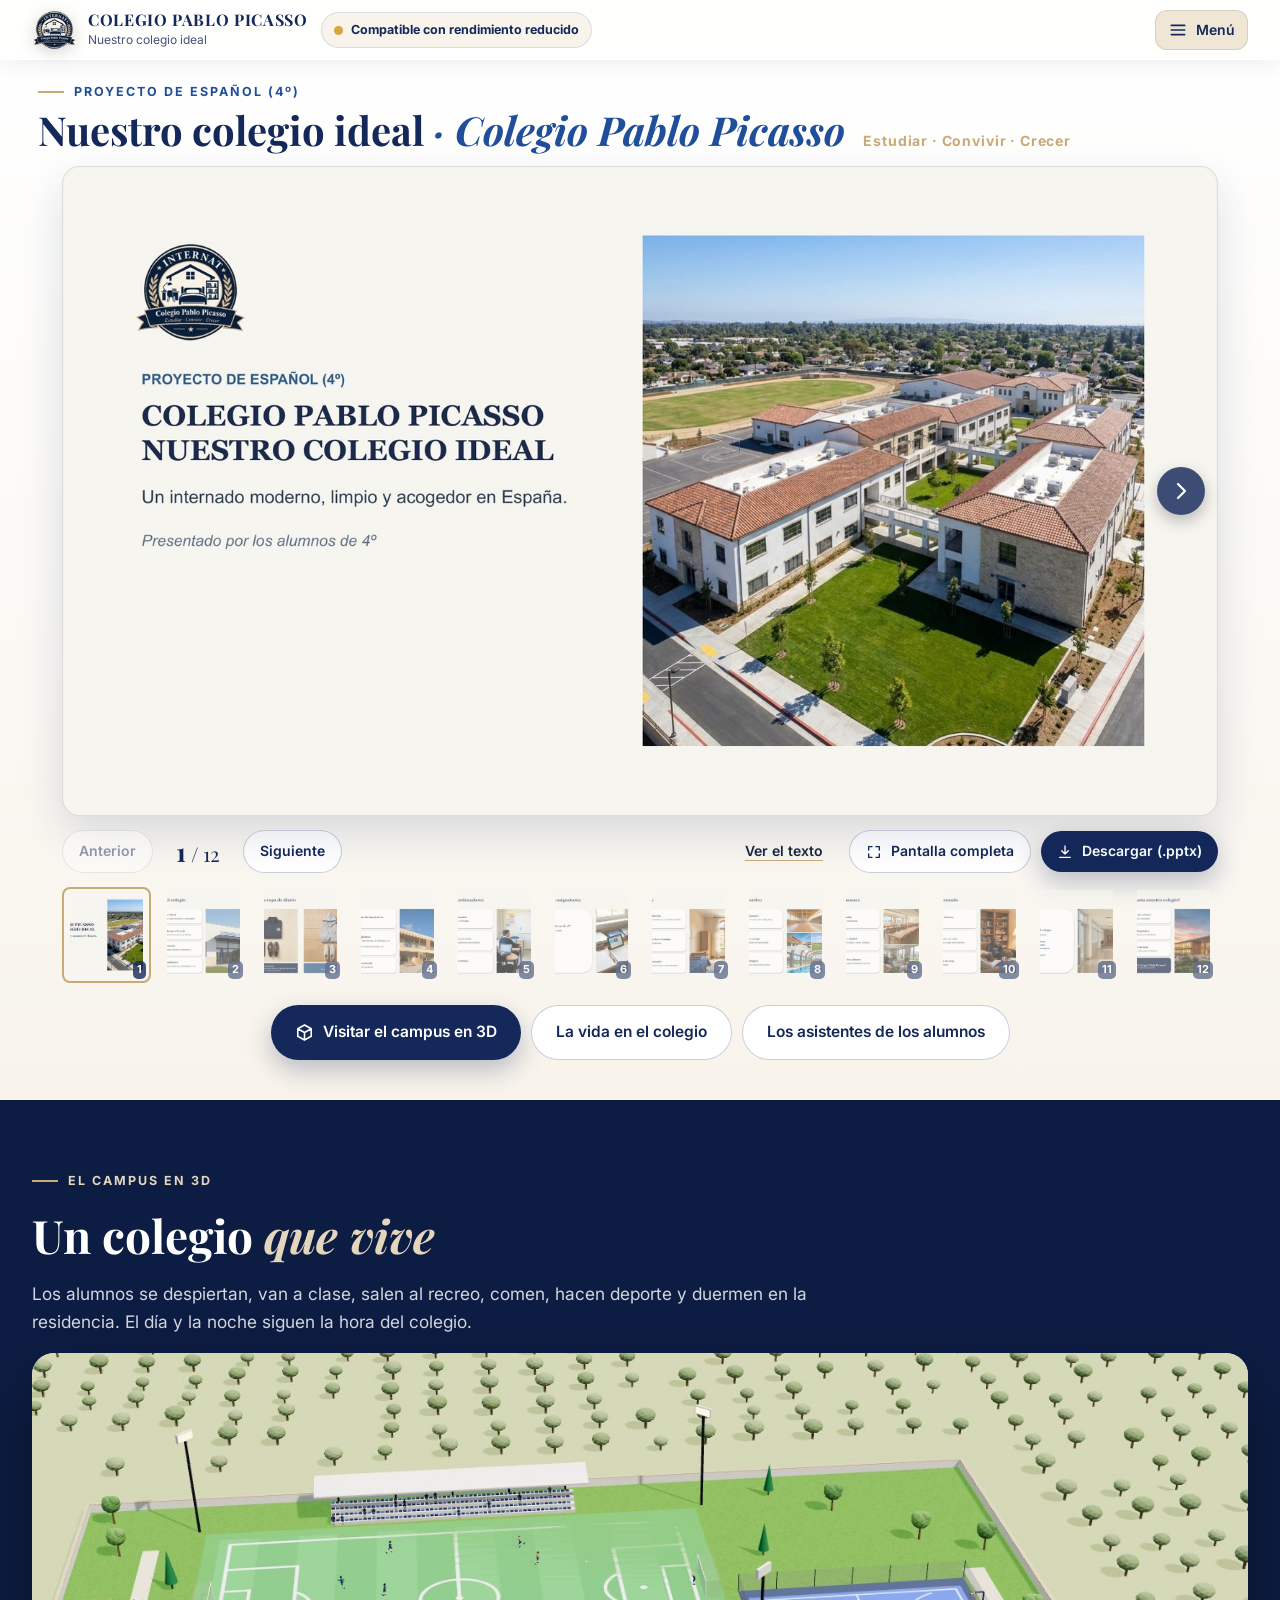
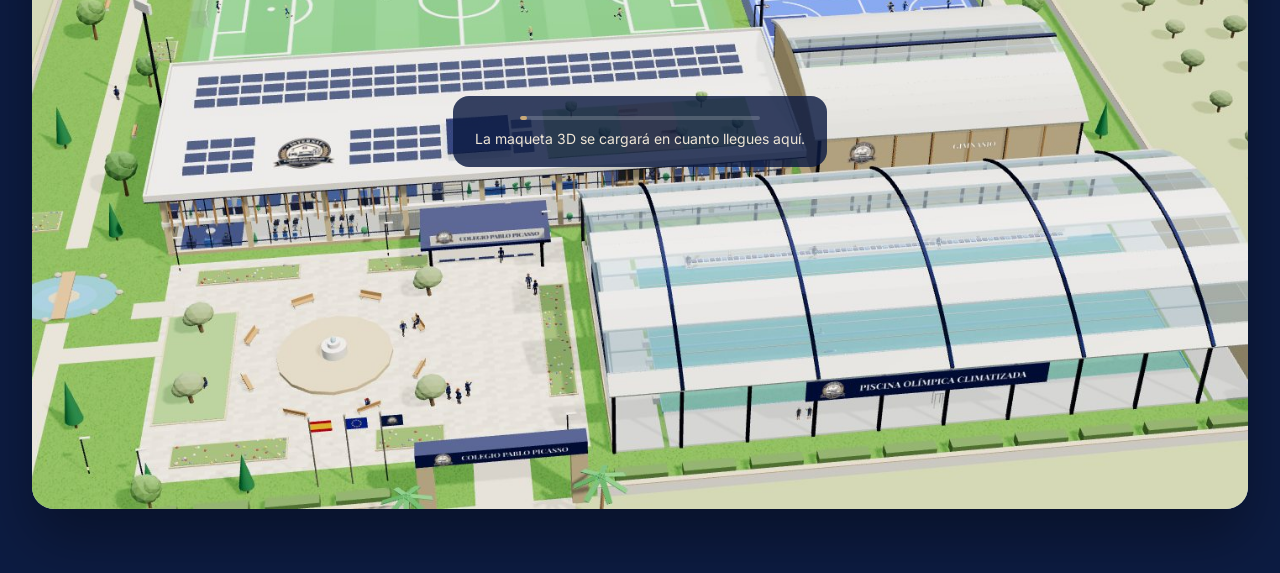
==== commit a6f869b9: "3D : nouvel essai automatique si le chargement coupe, puis bouton « Reintentar » Co-Authored-By: Cla" ====
--- a/index.html
+++ b/index.html
@@ -154,9 +154,12 @@
 </script>
 <script type="module">
   // El resto del sitio se carga DESPUÉS de la presentación: si algo falla, la presentación sigue funcionando
+  // Hasta 3 intentos (un corte de red breve no basta para perder la 3D), después un botón «Reintentar»
+  let intento = 0;
   const cargar = () => import('./js/main.js').catch((e) => {
+    if (++intento < 3) { console.warn('Bibliotecas: intento ' + intento + ' fallido, se vuelve a intentar.', e); setTimeout(cargar, intento * 2000); return; }
     console.error(e);
-    if (window.__errorSitio) window.__errorSitio('No se han podido cargar las bibliotecas del sitio (se necesita Internet). La presentación sigue disponible arriba.');
+    if (window.__errorSitio) window.__errorSitio('No se han podido cargar las bibliotecas del sitio (se necesita Internet). La presentación sigue disponible arriba.', () => { location.hash = 'campus'; location.reload(); });
   });
   if (location.protocol === 'file:') {
     if (window.__errorSitio) window.__errorSitio('Para ver la maqueta 3D, abre el sitio con el archivo «LANCER-LE-SITE.bat» (o publícalo en Internet). La presentación de arriba sí funciona.');
--- a/css/sitio.css
+++ b/css/sitio.css
@@ -77,6 +77,7 @@
 .carg-barra { width: 240px; max-width: 100%; height: 4px; margin: 4px auto 8px; border-radius: 4px; background: rgba(255,255,255,.18); overflow: hidden; }
 .carg-barra span { display: block; height: 100%; width: 3%; background: var(--arena); border-radius: 4px; transition: width .7s ease; }
 .campus-espera .carg-error { color: #fff; font-weight: 500; }
+.campus-espera .carg-reintentar { margin-top: 12px; background: var(--arena); color: var(--marino); box-shadow: 0 8px 20px rgba(0,0,0,.25); }
 .aviso-js { padding: 20px; text-align: center; }
 
 /* explorador dentro de la página */
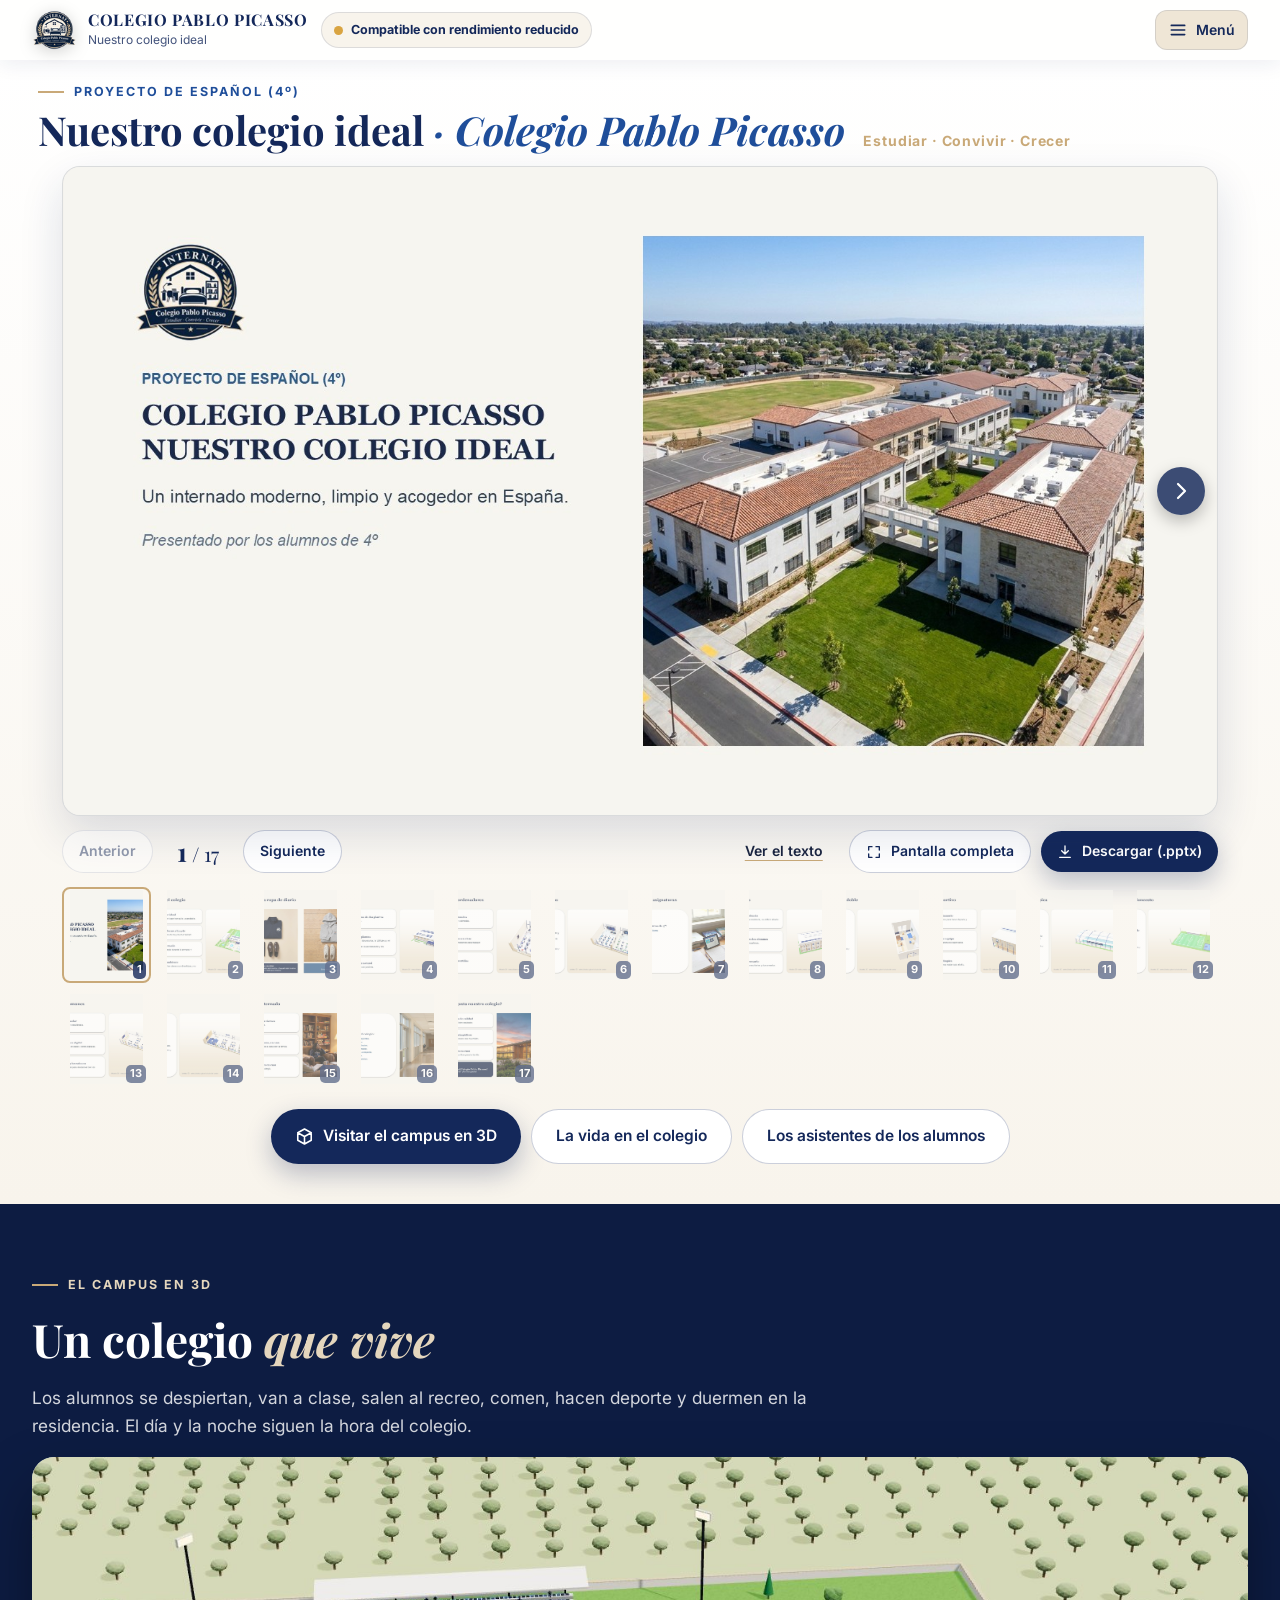
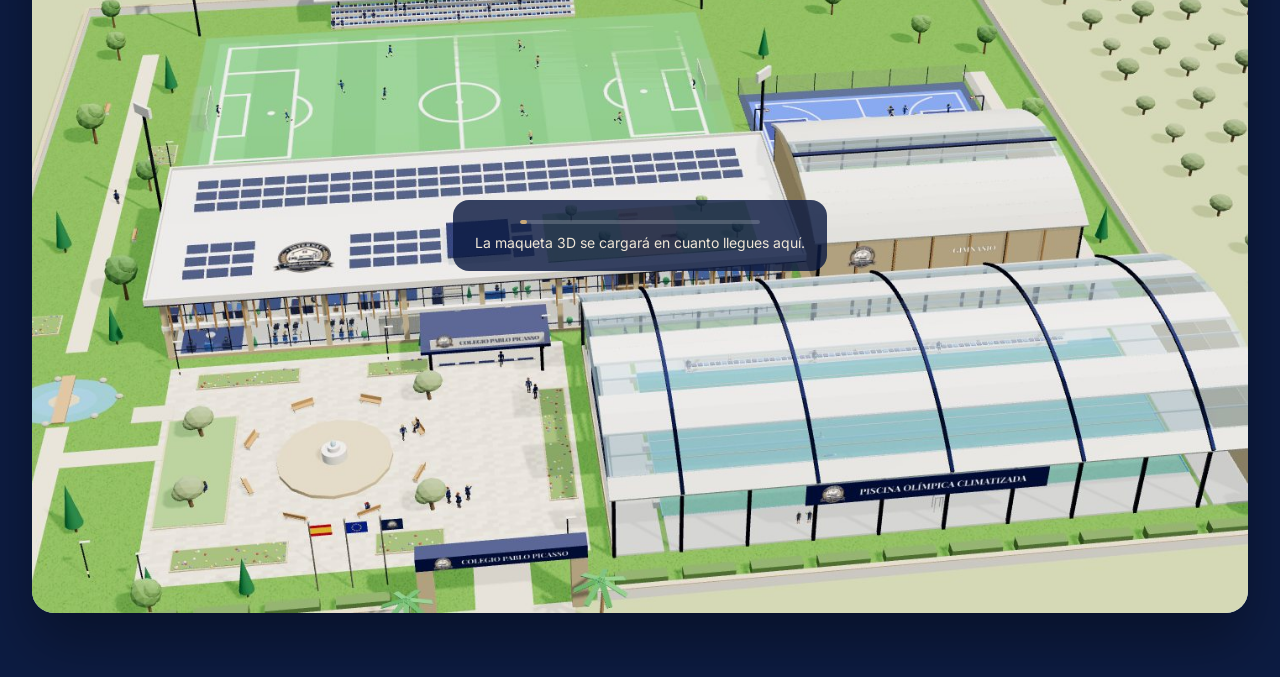
==== commit c17d2698: "PowerPoint avec les vrais bâtiments 3D du site + visionneuse 3D interactive - 11 modèles .glb export" ====
--- a/index.html
+++ b/index.html
@@ -1,170 +1,173 @@
-<!doctype html>
-<html lang="es" translate="no" class="notranslate">
-<head>
-<meta charset="utf-8" />
-<meta name="google" content="notranslate" />
-<meta name="viewport" content="width=device-width, initial-scale=1, viewport-fit=cover" />
-<title>Colegio Pablo Picasso · Nuestro colegio ideal</title>
-<meta name="description" content="Colegio Pablo Picasso: nuestro colegio-internado ideal en España. Presentación, campus 3D vivo con la vida diaria de los alumnos y asistentes." />
-<meta name="theme-color" content="#14285a" />
-<link rel="icon" type="image/png" href="img/logo-64.png" />
-<link rel="preconnect" href="https://fonts.googleapis.com" />
-<link rel="preconnect" href="https://fonts.gstatic.com" crossorigin />
-<link rel="preconnect" href="https://esm.sh" crossorigin />
-<link rel="stylesheet" href="https://fonts.googleapis.com/css2?family=Inter:wght@400;500;600;700&family=Playfair+Display:ital,wght@0,600;0,700;1,600;1,700&display=swap" />
-<link rel="stylesheet" href="css/estilos.css" />
-<link rel="stylesheet" href="css/sitio.css" />
-<link rel="preload" as="image" href="img/diapositivas/diapositiva-01.jpg" fetchpriority="high" />
-<script type="importmap">
-{
-  "imports": {
-    "react": "https://esm.sh/react@18.3.1",
-    "react/": "https://esm.sh/react@18.3.1/",
-    "react-dom": "https://esm.sh/react-dom@18.3.1?external=react",
-    "react-dom/client": "https://esm.sh/react-dom@18.3.1/client?external=react",
-    "three": "https://esm.sh/three@0.169.0",
-    "three/": "https://esm.sh/three@0.169.0/",
-    "@react-three/fiber": "https://esm.sh/@react-three/fiber@8.17.10?external=react,react-dom,three",
-    "@react-three/drei": "https://esm.sh/@react-three/drei@9.114.0?external=react,react-dom,three,@react-three/fiber",
-    "htm": "https://esm.sh/htm@3.1.1"
-  }
-}
-</script>
-<!-- Comprobación del aparato (WebGL, memoria, conexión...) antes de cargar la 3D -->
-<script src="js/diagnostico.js"></script>
-</head>
-<body>
-<a class="saltar" href="#presentacion">Ir a la presentación</a>
-<header class="cab" id="cab">
-  <a class="marca" href="#presentacion">
-    <img class="logo-img" src="img/logo-64.png" alt="" width="44" height="44" />
-    <div><b>COLEGIO PABLO PICASSO</b><small>Nuestro colegio ideal</small></div>
-  </a>
-  <nav class="cab-links" aria-label="Menú principal">
-    <a href="#presentacion">Presentación</a>
-    <a href="#campus">Campus 3D</a>
-    <a href="#vida">Vida diaria</a>
-    <a href="#permanencia">Permanencia</a>
-    <a href="#vidaescolar">Vida escolar</a>
-    <a href="#asistentes">Asistentes IA</a>
-    <a href="#colegio">El colegio</a>
-  </nav>
-  <button type="button" class="diag-pill" id="diag-pill" aria-haspopup="dialog" aria-controls="diag-panel"><i></i><span>Comprobando…</span></button>
-  <button type="button" class="hamburguesa" id="menu-btn" aria-expanded="false" aria-controls="menu-movil">
-    <svg viewBox="0 0 24 24" fill="none" stroke="currentColor" stroke-width="2" stroke-linecap="round"><path d="M4 6.5h16M4 12h16M4 17.5h16"/></svg><span>Menú</span>
-  </button>
-</header>
-<div class="menu-movil" id="menu-movil" hidden>
-  <a href="#presentacion">Presentación</a><a href="#campus">Campus 3D</a><a href="#vida">Vida diaria</a>
-  <a href="#permanencia">Permanencia</a><a href="#vidaescolar">Vida escolar</a><a href="#asistentes">Asistentes IA</a>
-  <a href="#colegio">El colegio</a><a href="#aulas">Las aulas</a><a href="#internado">La residencia</a>
-  <a href="#deportes">Deportes</a><a href="#asignaturas">Asignaturas</a><a href="#horario">Horario</a>
-  <a href="#uniforme">Uniforme</a><a href="#ideal">¿Por qué es ideal?</a>
-</div>
-<div class="diag-panel" id="diag-panel" role="dialog" aria-label="¿Tu aparato puede mostrar el sitio?" hidden></div>
-
-<main id="principal">
-  <!-- ============ 1. LA PRESENTACIÓN (elemento principal) ============ -->
-  <section class="ppt-sec" id="presentacion">
-    <div class="ppt-cab">
-      <span class="etiqueta">Proyecto de español (4º)</span>
-      <h1>Nuestro colegio ideal <span>· Colegio Pablo Picasso</span></h1>
-      <p class="lema">Estudiar · Convivir · Crecer</p>
-    </div>
-    <div class="presentacion" id="ppt">
-      <div class="diapo-marco" id="ppt-marco">
-        <img class="diapo activa" src="img/diapositivas/diapositiva-01.jpg" alt="Diapositiva 1: Colegio Pablo Picasso, nuestro colegio ideal" width="1600" height="900" fetchpriority="high" draggable="false" />
-        <button type="button" class="diapo-flecha izq" id="ppt-ant" aria-label="Diapositiva anterior" disabled>
-          <svg viewBox="0 0 24 24" fill="none" stroke="currentColor" stroke-width="2.2" stroke-linecap="round" stroke-linejoin="round"><path d="M15 5l-7 7 7 7"/></svg>
-        </button>
-        <button type="button" class="diapo-flecha der" id="ppt-sig" aria-label="Diapositiva siguiente">
-          <svg viewBox="0 0 24 24" fill="none" stroke="currentColor" stroke-width="2.2" stroke-linecap="round" stroke-linejoin="round"><path d="M9 5l7 7-7 7"/></svg>
-        </button>
-      </div>
-      <div class="diapo-barra">
-        <button type="button" class="btn btn-secundario btn-peq" id="ppt-ant2" disabled>Anterior</button>
-        <span class="diapo-num" aria-live="polite"><b id="ppt-num">1</b> / 12</span>
-        <button type="button" class="btn btn-secundario btn-peq" id="ppt-sig2">Siguiente</button>
-        <span class="diapo-espacio"></span>
-        <button type="button" class="btn btn-texto btn-peq" id="ppt-ver-texto" aria-expanded="false">Ver el texto</button>
-        <button type="button" class="btn btn-secundario btn-peq" id="ppt-completa">
-          <svg viewBox="0 0 24 24" fill="none" stroke="currentColor" stroke-width="2" stroke-linecap="round" stroke-linejoin="round"><path d="M4 9V4h5M20 9V4h-5M4 15v5h5M20 15v5h-5"/></svg><span>Pantalla completa</span>
-        </button>
-        <a class="btn btn-primario btn-peq" id="ppt-descarga" href="presentacion/nuestro_colegio_ideal.pptx" download="Colegio_Pablo_Picasso_Nuestro_colegio_ideal.pptx">
-          <svg viewBox="0 0 24 24" fill="none" stroke="currentColor" stroke-width="2" stroke-linecap="round" stroke-linejoin="round"><path d="M12 3v12M7 10l5 5 5-5M4 20h16"/></svg>Descargar (.pptx)
-        </a>
-      </div>
-      <div class="diapo-texto" id="ppt-texto" hidden></div>
-      <div class="diapo-miniaturas" id="ppt-minis" role="tablist" aria-label="Las 12 diapositivas"></div>
-    </div>
-    <noscript>
-      <div class="ppt-sin-js">
-        <p>Sin JavaScript, aquí tienes las 12 diapositivas una debajo de otra:</p>
-        <img src="img/diapositivas/diapositiva-01.jpg" alt="Diapositiva 1" /><img src="img/diapositivas/diapositiva-02.jpg" alt="Diapositiva 2" />
-        <img src="img/diapositivas/diapositiva-03.jpg" alt="Diapositiva 3" /><img src="img/diapositivas/diapositiva-04.jpg" alt="Diapositiva 4" />
-        <img src="img/diapositivas/diapositiva-05.jpg" alt="Diapositiva 5" /><img src="img/diapositivas/diapositiva-06.jpg" alt="Diapositiva 6" />
-        <img src="img/diapositivas/diapositiva-07.jpg" alt="Diapositiva 7" /><img src="img/diapositivas/diapositiva-08.jpg" alt="Diapositiva 8" />
-        <img src="img/diapositivas/diapositiva-09.jpg" alt="Diapositiva 9" /><img src="img/diapositivas/diapositiva-10.jpg" alt="Diapositiva 10" />
-        <img src="img/diapositivas/diapositiva-11.jpg" alt="Diapositiva 11" /><img src="img/diapositivas/diapositiva-12.jpg" alt="Diapositiva 12" />
-      </div>
-    </noscript>
-    <div class="ppt-sigue">
-      <a class="btn btn-primario" href="#campus">
-        <svg viewBox="0 0 24 24" fill="none" stroke="currentColor" stroke-width="2" stroke-linecap="round" stroke-linejoin="round"><path d="M12 2.5l8.5 4.8v9.4L12 21.5l-8.5-4.8V7.3zM12 12l8.5-4.7M12 12v9.5M12 12L3.5 7.3"/></svg>Visitar el campus en 3D
-      </a>
-      <a class="btn btn-secundario" href="#vida">La vida en el colegio</a>
-      <a class="btn btn-secundario" href="#asistentes">Los asistentes de los alumnos</a>
-    </div>
-  </section>
-
-  <!-- ============ 2. EL CAMPUS 3D (la maqueta viva) ============ -->
-  <section class="campus-sec" id="campus">
-    <div class="campus-cab">
-      <div>
-        <span class="etiqueta">El campus en 3D</span>
-        <h2>Un colegio <span class="grad">que vive</span></h2>
-        <p class="lead">Los alumnos se despiertan, van a clase, salen al recreo, comen, hacen deporte y duermen en la residencia. El día y la noche siguen la hora del colegio.</p>
-      </div>
-    </div>
-    <div class="campus3d" id="campus3d">
-      <div class="campus-espera" id="campus-espera">
-        <img src="img/campus-3d.jpg" alt="Vista general del campus del Colegio Pablo Picasso" loading="lazy" />
-        <div class="campus-espera-caja">
-          <div class="carg-barra"><span id="carg-progreso"></span></div>
-          <p id="carg-msg">La maqueta 3D se cargará en cuanto llegues aquí.</p>
-          <p class="carg-error" id="carg-error" hidden></p>
-        </div>
-      </div>
-    </div>
-  </section>
-
-  <!-- ============ 3. El resto del sitio (React) ============ -->
-  <div id="raiz"></div>
-  <noscript><p class="aviso-js">Activa JavaScript para ver la maqueta 3D y el resto del sitio. La presentación de arriba se puede ver igualmente.</p></noscript>
-</main>
-
-<script src="js/presentacion-basica.js"></script>
-<script>
-  // Menú del teléfono (sin bibliotecas)
-  (function () {
-    var b = document.getElementById('menu-btn'), m = document.getElementById('menu-movil');
-    b.addEventListener('click', function () { m.hidden = !m.hidden; b.setAttribute('aria-expanded', String(!m.hidden)); });
-    m.addEventListener('click', function (e) { if (e.target.tagName === 'A') { m.hidden = true; b.setAttribute('aria-expanded', 'false'); } });
-  })();
-</script>
-<script type="module">
-  // El resto del sitio se carga DESPUÉS de la presentación: si algo falla, la presentación sigue funcionando
-  // Hasta 3 intentos (un corte de red breve no basta para perder la 3D), después un botón «Reintentar»
-  let intento = 0;
-  const cargar = () => import('./js/main.js').catch((e) => {
-    if (++intento < 3) { console.warn('Bibliotecas: intento ' + intento + ' fallido, se vuelve a intentar.', e); setTimeout(cargar, intento * 2000); return; }
-    console.error(e);
-    if (window.__errorSitio) window.__errorSitio('No se han podido cargar las bibliotecas del sitio (se necesita Internet). La presentación sigue disponible arriba.', () => { location.hash = 'campus'; location.reload(); });
-  });
-  if (location.protocol === 'file:') {
-    if (window.__errorSitio) window.__errorSitio('Para ver la maqueta 3D, abre el sitio con el archivo «LANCER-LE-SITE.bat» (o publícalo en Internet). La presentación de arriba sí funciona.');
-  } else if (document.readyState === 'complete') cargar();
-  else window.addEventListener('load', cargar, { once: true });
-</script>
-</body>
-</html>
+<!doctype html>
+<html lang="es" translate="no" class="notranslate">
+<head>
+<meta charset="utf-8" />
+<meta name="google" content="notranslate" />
+<meta name="viewport" content="width=device-width, initial-scale=1, viewport-fit=cover" />
+<title>Colegio Pablo Picasso · Nuestro colegio ideal</title>
+<meta name="description" content="Colegio Pablo Picasso: nuestro colegio-internado ideal en España. Presentación, campus 3D vivo con la vida diaria de los alumnos y asistentes." />
+<meta name="theme-color" content="#14285a" />
+<link rel="icon" type="image/png" href="img/logo-64.png" />
+<link rel="preconnect" href="https://fonts.googleapis.com" />
+<link rel="preconnect" href="https://fonts.gstatic.com" crossorigin />
+<link rel="preconnect" href="https://esm.sh" crossorigin />
+<link rel="stylesheet" href="https://fonts.googleapis.com/css2?family=Inter:wght@400;500;600;700&family=Playfair+Display:ital,wght@0,600;0,700;1,600;1,700&display=swap" />
+<link rel="stylesheet" href="css/estilos.css" />
+<link rel="stylesheet" href="css/sitio.css" />
+<link rel="preload" as="image" href="img/diapositivas/diapositiva-01.jpg" fetchpriority="high" />
+<script type="importmap">
+{
+  "imports": {
+    "react": "https://esm.sh/react@18.3.1",
+    "react/": "https://esm.sh/react@18.3.1/",
+    "react-dom": "https://esm.sh/react-dom@18.3.1?external=react",
+    "react-dom/client": "https://esm.sh/react-dom@18.3.1/client?external=react",
+    "three": "https://esm.sh/three@0.169.0",
+    "three/": "https://esm.sh/three@0.169.0/",
+    "@react-three/fiber": "https://esm.sh/@react-three/fiber@8.17.10?external=react,react-dom,three",
+    "@react-three/drei": "https://esm.sh/@react-three/drei@9.114.0?external=react,react-dom,three,@react-three/fiber",
+    "htm": "https://esm.sh/htm@3.1.1"
+  }
+}
+</script>
+<!-- Comprobación del aparato (WebGL, memoria, conexión...) antes de cargar la 3D -->
+<script src="js/diagnostico.js"></script>
+</head>
+<body>
+<a class="saltar" href="#presentacion">Ir a la presentación</a>
+<header class="cab" id="cab">
+  <a class="marca" href="#presentacion">
+    <img class="logo-img" src="img/logo-64.png" alt="" width="44" height="44" />
+    <div><b>COLEGIO PABLO PICASSO</b><small>Nuestro colegio ideal</small></div>
+  </a>
+  <nav class="cab-links" aria-label="Menú principal">
+    <a href="#presentacion">Presentación</a>
+    <a href="#campus">Campus 3D</a>
+    <a href="#vida">Vida diaria</a>
+    <a href="#permanencia">Permanencia</a>
+    <a href="#vidaescolar">Vida escolar</a>
+    <a href="#asistentes">Asistentes IA</a>
+    <a href="#colegio">El colegio</a>
+  </nav>
+  <button type="button" class="diag-pill" id="diag-pill" aria-haspopup="dialog" aria-controls="diag-panel"><i></i><span>Comprobando…</span></button>
+  <button type="button" class="hamburguesa" id="menu-btn" aria-expanded="false" aria-controls="menu-movil">
+    <svg viewBox="0 0 24 24" fill="none" stroke="currentColor" stroke-width="2" stroke-linecap="round"><path d="M4 6.5h16M4 12h16M4 17.5h16"/></svg><span>Menú</span>
+  </button>
+</header>
+<div class="menu-movil" id="menu-movil" hidden>
+  <a href="#presentacion">Presentación</a><a href="#campus">Campus 3D</a><a href="#vida">Vida diaria</a>
+  <a href="#permanencia">Permanencia</a><a href="#vidaescolar">Vida escolar</a><a href="#asistentes">Asistentes IA</a>
+  <a href="#colegio">El colegio</a><a href="#aulas">Las aulas</a><a href="#internado">La residencia</a>
+  <a href="#deportes">Deportes</a><a href="#asignaturas">Asignaturas</a><a href="#horario">Horario</a>
+  <a href="#uniforme">Uniforme</a><a href="#ideal">¿Por qué es ideal?</a>
+</div>
+<div class="diag-panel" id="diag-panel" role="dialog" aria-label="¿Tu aparato puede mostrar el sitio?" hidden></div>
+
+<main id="principal">
+  <!-- ============ 1. LA PRESENTACIÓN (elemento principal) ============ -->
+  <section class="ppt-sec" id="presentacion">
+    <div class="ppt-cab">
+      <span class="etiqueta">Proyecto de español (4º)</span>
+      <h1>Nuestro colegio ideal <span>· Colegio Pablo Picasso</span></h1>
+      <p class="lema">Estudiar · Convivir · Crecer</p>
+    </div>
+    <div class="presentacion" id="ppt">
+      <div class="diapo-marco" id="ppt-marco">
+        <img class="diapo activa" src="img/diapositivas/diapositiva-01.jpg" alt="Diapositiva 1: Colegio Pablo Picasso, nuestro colegio ideal" width="1600" height="900" fetchpriority="high" draggable="false" />
+        <button type="button" class="diapo-flecha izq" id="ppt-ant" aria-label="Diapositiva anterior" disabled>
+          <svg viewBox="0 0 24 24" fill="none" stroke="currentColor" stroke-width="2.2" stroke-linecap="round" stroke-linejoin="round"><path d="M15 5l-7 7 7 7"/></svg>
+        </button>
+        <button type="button" class="diapo-flecha der" id="ppt-sig" aria-label="Diapositiva siguiente">
+          <svg viewBox="0 0 24 24" fill="none" stroke="currentColor" stroke-width="2.2" stroke-linecap="round" stroke-linejoin="round"><path d="M9 5l7 7-7 7"/></svg>
+        </button>
+      </div>
+      <div class="diapo-barra">
+        <button type="button" class="btn btn-secundario btn-peq" id="ppt-ant2" disabled>Anterior</button>
+        <span class="diapo-num" aria-live="polite"><b id="ppt-num">1</b> / 17</span>
+        <button type="button" class="btn btn-secundario btn-peq" id="ppt-sig2">Siguiente</button>
+        <span class="diapo-espacio"></span>
+        <button type="button" class="btn btn-texto btn-peq" id="ppt-ver-texto" aria-expanded="false">Ver el texto</button>
+        <button type="button" class="btn btn-secundario btn-peq" id="ppt-completa">
+          <svg viewBox="0 0 24 24" fill="none" stroke="currentColor" stroke-width="2" stroke-linecap="round" stroke-linejoin="round"><path d="M4 9V4h5M20 9V4h-5M4 15v5h5M20 15v5h-5"/></svg><span>Pantalla completa</span>
+        </button>
+        <a class="btn btn-primario btn-peq" id="ppt-descarga" href="presentacion/nuestro_colegio_ideal.pptx" download="Colegio_Pablo_Picasso_Nuestro_colegio_ideal.pptx">
+          <svg viewBox="0 0 24 24" fill="none" stroke="currentColor" stroke-width="2" stroke-linecap="round" stroke-linejoin="round"><path d="M12 3v12M7 10l5 5 5-5M4 20h16"/></svg>Descargar (.pptx)
+        </a>
+      </div>
+      <div class="diapo-texto" id="ppt-texto" hidden></div>
+      <div class="diapo-miniaturas" id="ppt-minis" role="tablist" aria-label="Las 17 diapositivas"></div>
+    </div>
+    <noscript>
+      <div class="ppt-sin-js">
+        <p>Sin JavaScript, aquí tienes las 17 diapositivas una debajo de otra:</p>
+        <img src="img/diapositivas/diapositiva-01.jpg" alt="Diapositiva 1" /><img src="img/diapositivas/diapositiva-02.jpg" alt="Diapositiva 2" />
+        <img src="img/diapositivas/diapositiva-03.jpg" alt="Diapositiva 3" /><img src="img/diapositivas/diapositiva-04.jpg" alt="Diapositiva 4" />
+        <img src="img/diapositivas/diapositiva-05.jpg" alt="Diapositiva 5" /><img src="img/diapositivas/diapositiva-06.jpg" alt="Diapositiva 6" />
+        <img src="img/diapositivas/diapositiva-07.jpg" alt="Diapositiva 7" /><img src="img/diapositivas/diapositiva-08.jpg" alt="Diapositiva 8" />
+        <img src="img/diapositivas/diapositiva-09.jpg" alt="Diapositiva 9" /><img src="img/diapositivas/diapositiva-10.jpg" alt="Diapositiva 10" />
+        <img src="img/diapositivas/diapositiva-11.jpg" alt="Diapositiva 11" /><img src="img/diapositivas/diapositiva-12.jpg" alt="Diapositiva 12" />
+        <img src="img/diapositivas/diapositiva-13.jpg" alt="Diapositiva 13" /><img src="img/diapositivas/diapositiva-14.jpg" alt="Diapositiva 14" />
+        <img src="img/diapositivas/diapositiva-15.jpg" alt="Diapositiva 15" /><img src="img/diapositivas/diapositiva-16.jpg" alt="Diapositiva 16" />
+        <img src="img/diapositivas/diapositiva-17.jpg" alt="Diapositiva 17" />
+      </div>
+    </noscript>
+    <div class="ppt-sigue">
+      <a class="btn btn-primario" href="#campus">
+        <svg viewBox="0 0 24 24" fill="none" stroke="currentColor" stroke-width="2" stroke-linecap="round" stroke-linejoin="round"><path d="M12 2.5l8.5 4.8v9.4L12 21.5l-8.5-4.8V7.3zM12 12l8.5-4.7M12 12v9.5M12 12L3.5 7.3"/></svg>Visitar el campus en 3D
+      </a>
+      <a class="btn btn-secundario" href="#vida">La vida en el colegio</a>
+      <a class="btn btn-secundario" href="#asistentes">Los asistentes de los alumnos</a>
+    </div>
+  </section>
+
+  <!-- ============ 2. EL CAMPUS 3D (la maqueta viva) ============ -->
+  <section class="campus-sec" id="campus">
+    <div class="campus-cab">
+      <div>
+        <span class="etiqueta">El campus en 3D</span>
+        <h2>Un colegio <span class="grad">que vive</span></h2>
+        <p class="lead">Los alumnos se despiertan, van a clase, salen al recreo, comen, hacen deporte y duermen en la residencia. El día y la noche siguen la hora del colegio.</p>
+      </div>
+    </div>
+    <div class="campus3d" id="campus3d">
+      <div class="campus-espera" id="campus-espera">
+        <img src="img/campus-3d.jpg" alt="Vista general del campus del Colegio Pablo Picasso" loading="lazy" />
+        <div class="campus-espera-caja">
+          <div class="carg-barra"><span id="carg-progreso"></span></div>
+          <p id="carg-msg">La maqueta 3D se cargará en cuanto llegues aquí.</p>
+          <p class="carg-error" id="carg-error" hidden></p>
+        </div>
+      </div>
+    </div>
+  </section>
+
+  <!-- ============ 3. El resto del sitio (React) ============ -->
+  <div id="raiz"></div>
+  <noscript><p class="aviso-js">Activa JavaScript para ver la maqueta 3D y el resto del sitio. La presentación de arriba se puede ver igualmente.</p></noscript>
+</main>
+
+<script src="js/presentacion-basica.js"></script>
+<script>
+  // Menú del teléfono (sin bibliotecas)
+  (function () {
+    var b = document.getElementById('menu-btn'), m = document.getElementById('menu-movil');
+    b.addEventListener('click', function () { m.hidden = !m.hidden; b.setAttribute('aria-expanded', String(!m.hidden)); });
+    m.addEventListener('click', function (e) { if (e.target.tagName === 'A') { m.hidden = true; b.setAttribute('aria-expanded', 'false'); } });
+  })();
+</script>
+<script type="module">
+  // El resto del sitio se carga DESPUÉS de la presentación: si algo falla, la presentación sigue funcionando
+  // Hasta 3 intentos (un corte de red breve no basta para perder la 3D), después un botón «Reintentar»
+  let intento = 0;
+  const cargar = () => import('./js/main.js').catch((e) => {
+    if (++intento < 3) { console.warn('Bibliotecas: intento ' + intento + ' fallido, se vuelve a intentar.', e); setTimeout(cargar, intento * 2000); return; }
+    console.error(e);
+    if (window.__errorSitio) window.__errorSitio('No se han podido cargar las bibliotecas del sitio (se necesita Internet). La presentación sigue disponible arriba.', () => { location.hash = 'campus'; location.reload(); });
+  });
+  if (location.protocol === 'file:') {
+    if (window.__errorSitio) window.__errorSitio('Para ver la maqueta 3D, abre el sitio con el archivo «LANCER-LE-SITE.bat» (o publícalo en Internet). La presentación de arriba sí funciona.');
+  } else if (document.readyState === 'complete') cargar();
+  else window.addEventListener('load', cargar, { once: true });
+</script>
+</body>
+</html>
--- a/css/sitio.css
+++ b/css/sitio.css
@@ -199,3 +199,8 @@
   .exp-abrir { font-size: 13px; padding: 8px 12px; }
   .ppt-sigue .btn { width: 100%; }
 }
+
+/* edificios en 3D dentro de las diapositivas (visor3d.html?embed=1 en la zona 3D del PowerPoint) */
+.diapo-marco { container-type: inline-size; }
+.diapo-3d { position: absolute; z-index: 1; border: 0; border-radius: 1.8cqw; background: transparent; }
+.diapo-flecha { z-index: 2; }
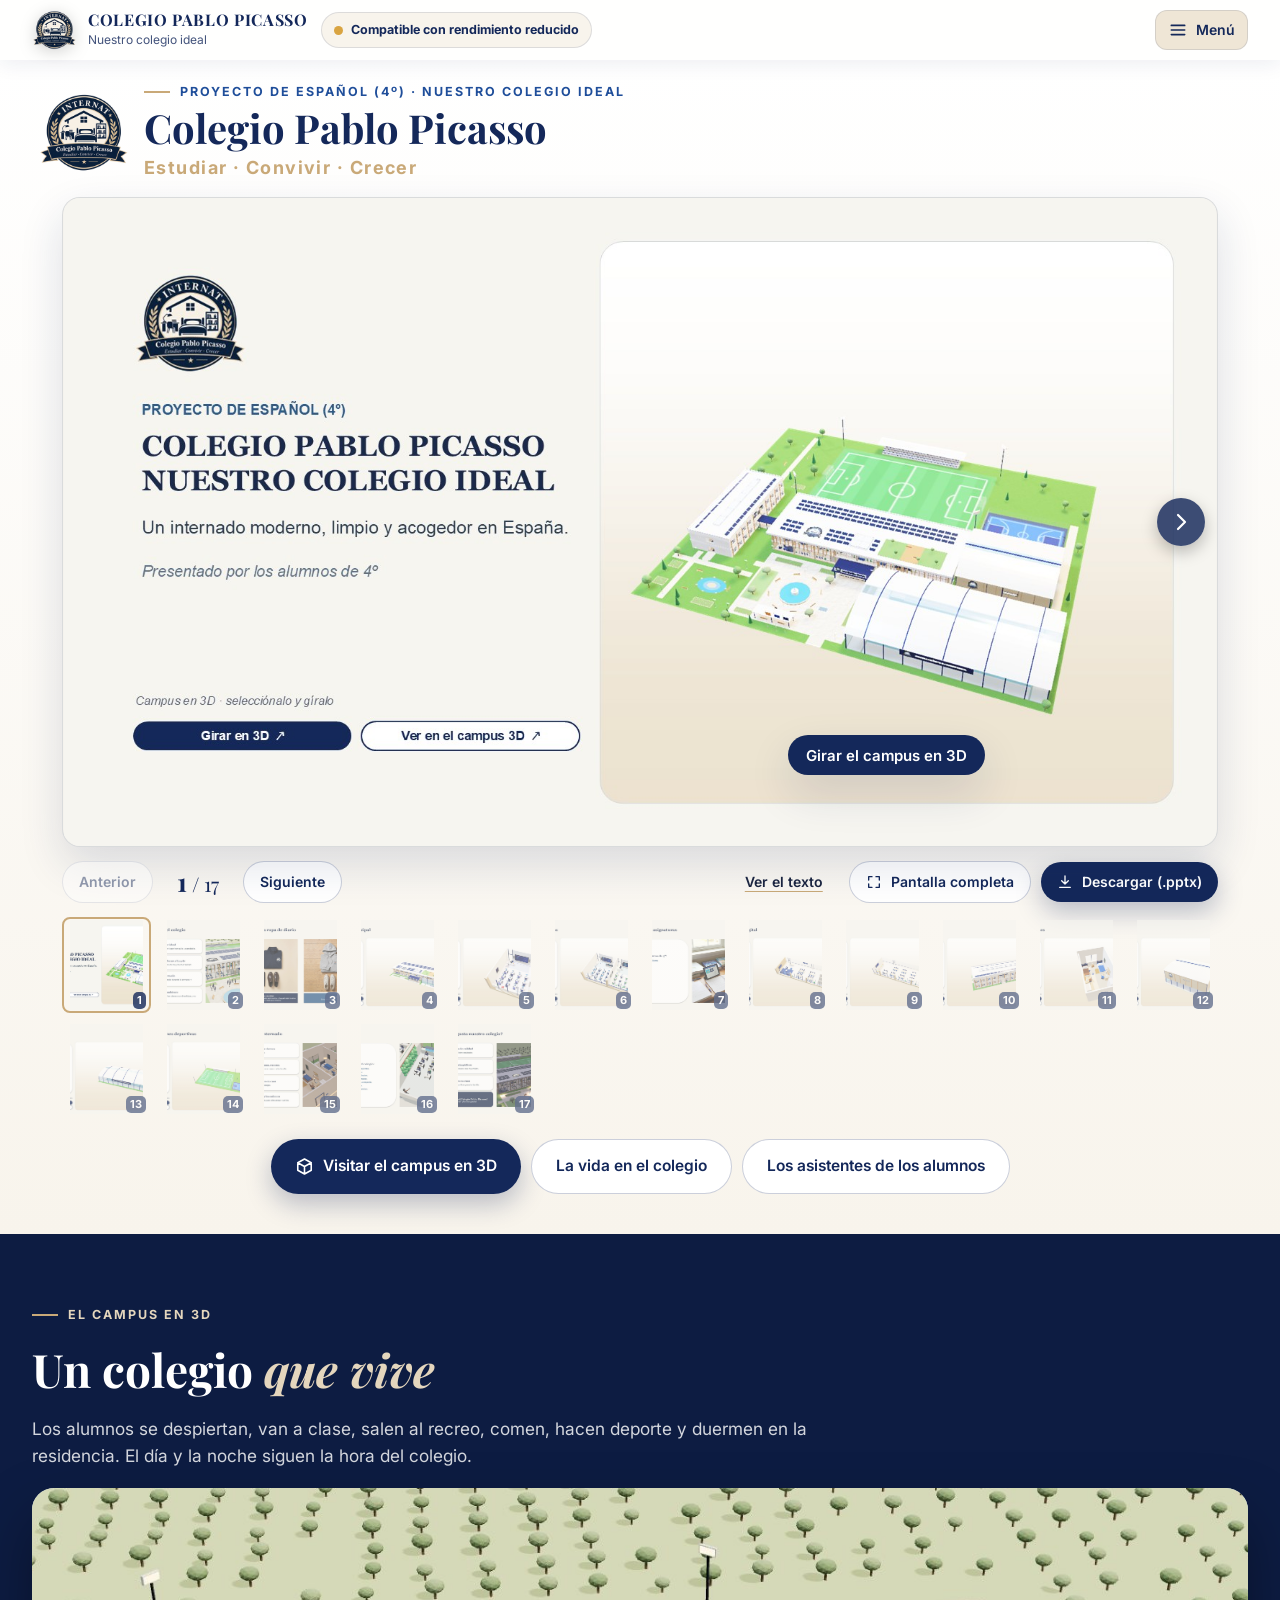
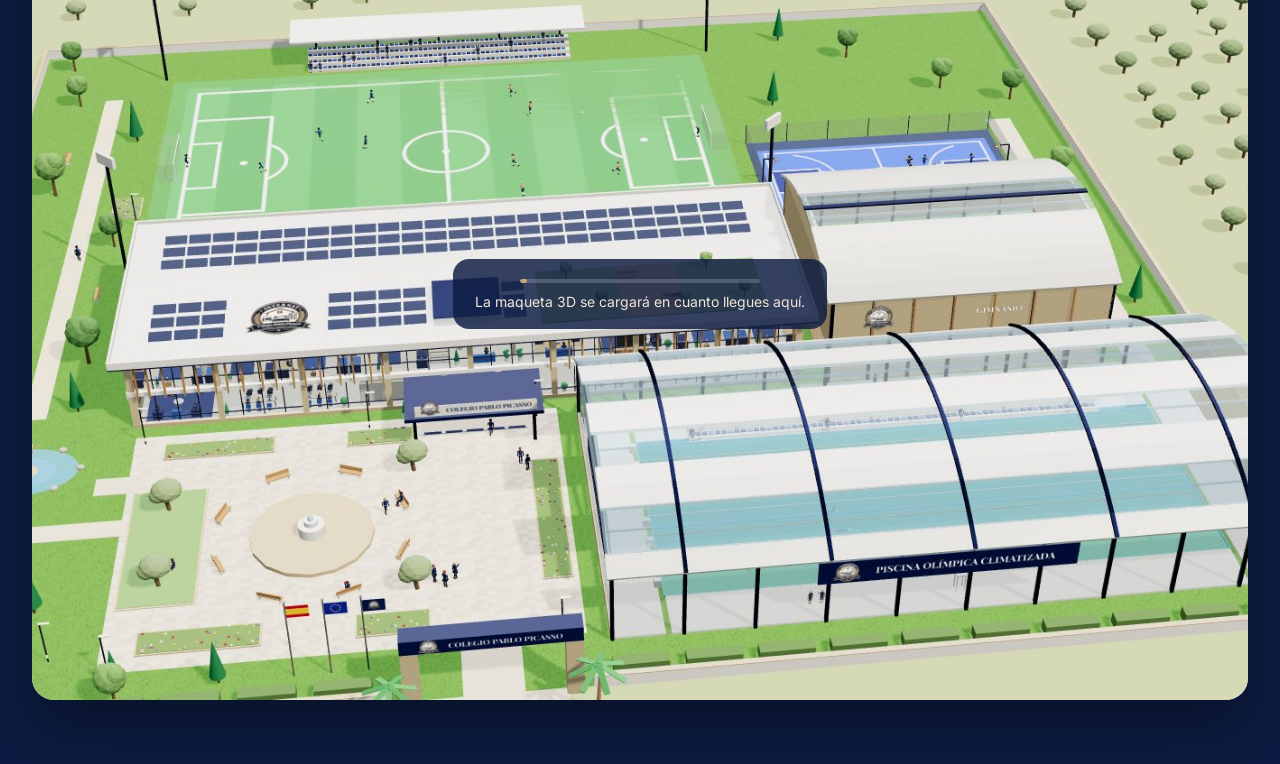
==== commit bc3903e8: "Mission 3 : campus agrandi sur portables, vues intérieures, jour suivant, heure au choix - campus 3D" ====
--- a/index.html
+++ b/index.html
@@ -43,11 +43,12 @@
   <nav class="cab-links" aria-label="Menú principal">
     <a href="#presentacion">Presentación</a>
     <a href="#campus">Campus 3D</a>
+    <a href="#colegio">El colegio</a>
+    <a href="#internado">La residencia</a>
     <a href="#vida">Vida diaria</a>
     <a href="#permanencia">Permanencia</a>
     <a href="#vidaescolar">Vida escolar</a>
     <a href="#asistentes">Asistentes IA</a>
-    <a href="#colegio">El colegio</a>
   </nav>
   <button type="button" class="diag-pill" id="diag-pill" aria-haspopup="dialog" aria-controls="diag-panel"><i></i><span>Comprobando…</span></button>
   <button type="button" class="hamburguesa" id="menu-btn" aria-expanded="false" aria-controls="menu-movil">
@@ -55,11 +56,11 @@
   </button>
 </header>
 <div class="menu-movil" id="menu-movil" hidden>
-  <a href="#presentacion">Presentación</a><a href="#campus">Campus 3D</a><a href="#vida">Vida diaria</a>
-  <a href="#permanencia">Permanencia</a><a href="#vidaescolar">Vida escolar</a><a href="#asistentes">Asistentes IA</a>
-  <a href="#colegio">El colegio</a><a href="#aulas">Las aulas</a><a href="#internado">La residencia</a>
-  <a href="#deportes">Deportes</a><a href="#asignaturas">Asignaturas</a><a href="#horario">Horario</a>
-  <a href="#uniforme">Uniforme</a><a href="#ideal">¿Por qué es ideal?</a>
+  <a href="#presentacion">Presentación</a><a href="#campus">Campus 3D</a><a href="#colegio">El colegio</a>
+  <a href="#aulas">Las aulas</a><a href="#deportes">Deportes</a><a href="#internado">La residencia</a>
+  <a href="#vida">Vida diaria</a><a href="#horario">Horario</a><a href="#permanencia">Permanencia</a>
+  <a href="#vidaescolar">Vida escolar</a><a href="#asignaturas">Asignaturas</a><a href="#uniforme">Uniforme</a>
+  <a href="#asistentes">Asistentes IA</a><a href="#ideal">¿Por qué es ideal?</a>
 </div>
 <div class="diag-panel" id="diag-panel" role="dialog" aria-label="¿Tu aparato puede mostrar el sitio?" hidden></div>
 
@@ -67,9 +68,12 @@
   <!-- ============ 1. LA PRESENTACIÓN (elemento principal) ============ -->
   <section class="ppt-sec" id="presentacion">
     <div class="ppt-cab">
-      <span class="etiqueta">Proyecto de español (4º)</span>
-      <h1>Nuestro colegio ideal <span>· Colegio Pablo Picasso</span></h1>
-      <p class="lema">Estudiar · Convivir · Crecer</p>
+      <img class="ppt-logo" src="img/logo-256.png" width="96" height="96" alt="Logo oficial del Colegio Pablo Picasso" />
+      <div class="ppt-titulos">
+        <span class="etiqueta">Proyecto de español (4º) · Nuestro colegio ideal</span>
+        <h1>Colegio Pablo Picasso</h1>
+        <p class="lema">Estudiar · Convivir · Crecer</p>
+      </div>
     </div>
     <div class="presentacion" id="ppt">
       <div class="diapo-marco" id="ppt-marco">
--- a/css/sitio.css
+++ b/css/sitio.css
@@ -48,11 +48,12 @@
 
 /* ---------- La presentación (lo primero de la página) ---------- */
 .ppt-sec { padding: 22px clamp(12px, 3vw, 40px) 40px; background: linear-gradient(180deg, #fff 0%, var(--crema) 100%); scroll-margin-top: 60px; }
-.ppt-cab { max-width: 1240px; margin: 0 auto 14px; display: flex; flex-wrap: wrap; align-items: baseline; gap: 6px 18px; }
-.ppt-cab .etiqueta { width: 100%; }
+.ppt-cab { max-width: 1240px; margin: 0 auto 14px; display: flex; align-items: center; gap: 16px; }
+.ppt-logo { width: clamp(64px, 7vw, 96px); height: auto; aspect-ratio: 1; flex-shrink: 0; }
+.ppt-titulos { display: flex; flex-direction: column; gap: 4px; min-width: 0; }
 .ppt-cab h1 { font-family: var(--titulo); font-size: clamp(24px, 3.2vw, 40px); line-height: 1.1; margin: 0; color: var(--marino); }
 .ppt-cab h1 span { color: var(--azul); font-style: italic; }
-.ppt-cab .lema { margin: 0; color: var(--arena); font-weight: 700; letter-spacing: .06em; font-size: 14px; }
+.ppt-cab .lema { margin: 0; color: var(--arena); font-weight: 700; letter-spacing: .08em; font-size: clamp(14px, 1.5vw, 18px); }
 .ppt-sec .presentacion { max-width: min(1240px, calc((100vh - 250px) * 16 / 9)); min-width: min(100%, 640px); }
 .ppt-sigue { display: flex; flex-wrap: wrap; justify-content: center; gap: 10px; margin-top: 22px; }
 .ppt-sin-js img { max-width: 900px; width: 100%; margin: 10px auto; border-radius: 12px; }
@@ -65,7 +66,7 @@
 .campus-cab h2 { font-family: var(--titulo); font-size: clamp(28px, 3.6vw, 46px); margin: 8px 0 8px; }
 .campus-cab h2 .grad { color: var(--beige-2); font-style: italic; }
 .campus-cab .lead { color: rgba(255,255,255,.82); max-width: 820px; }
-.campus3d { position: relative; max-width: 1500px; margin: 0 auto; height: min(84vh, 900px); min-height: 460px; border-radius: 22px; overflow: hidden; background: #cfe0f2; box-shadow: 0 30px 60px rgba(0,0,0,.35); }
+.campus3d { position: relative; max-width: 1500px; margin: 0 auto; height: min(calc(100vh - 88px), 900px); min-height: 460px; border-radius: 22px; overflow: hidden; background: #cfe0f2; box-shadow: 0 30px 60px rgba(0,0,0,.35); }
 html.explorando .campus3d { position: fixed; inset: 0; z-index: 80; height: auto; min-height: 0; max-width: none; margin: 0; border-radius: 0; }
 .campus-raiz, .campus-vivo, .lienzo3d { position: absolute; inset: 0; }
 .lienzo3d canvas { display: block; }
@@ -204,3 +205,13 @@
 .diapo-marco { container-type: inline-size; }
 .diapo-3d { position: absolute; z-index: 1; border: 0; border-radius: 1.8cqw; background: transparent; }
 .diapo-flecha { z-index: 2; }
+.diapo-3d-boton { position: absolute; z-index: 1; border: 0; border-radius: 1.8cqw; background: transparent; cursor: pointer; display: grid; place-items: end center; padding-bottom: 2.4cqw; }
+.diapo-3d-boton span { background: var(--marino); color: #fff; font: 600 clamp(11px, 1.35cqw, 15px) var(--texto-f); padding: .7em 1.2em; border-radius: 999px; box-shadow: var(--sombra); }
+.diapo-3d-boton:hover span, .diapo-3d-boton:focus-visible span { background: var(--azul); }
+.diapo-enlace { position: absolute; z-index: 1; border-radius: 999px; color: transparent; font-size: 1px; overflow: hidden; }
+.diapo-enlace:hover, .diapo-enlace:focus-visible { box-shadow: 0 0 0 2px var(--arena); }
+/* elegir una hora y pasar al día siguiente */
+.reloj-elegir { display: flex; flex-wrap: wrap; gap: 6px; align-items: center; margin-top: 8px; font-size: 12.5px; font-weight: 600; }
+.reloj-elegir input { font: inherit; padding: 4px 6px; border: 1px solid var(--borde-fuerte); border-radius: 8px; background: #fff; color: var(--marino); }
+.reloj-elegir button { padding: 5px 9px; border-radius: 8px; background: var(--beige); font-weight: 700; }
+.reloj-elegir .sig-dia { background: var(--marino); color: #fff; }
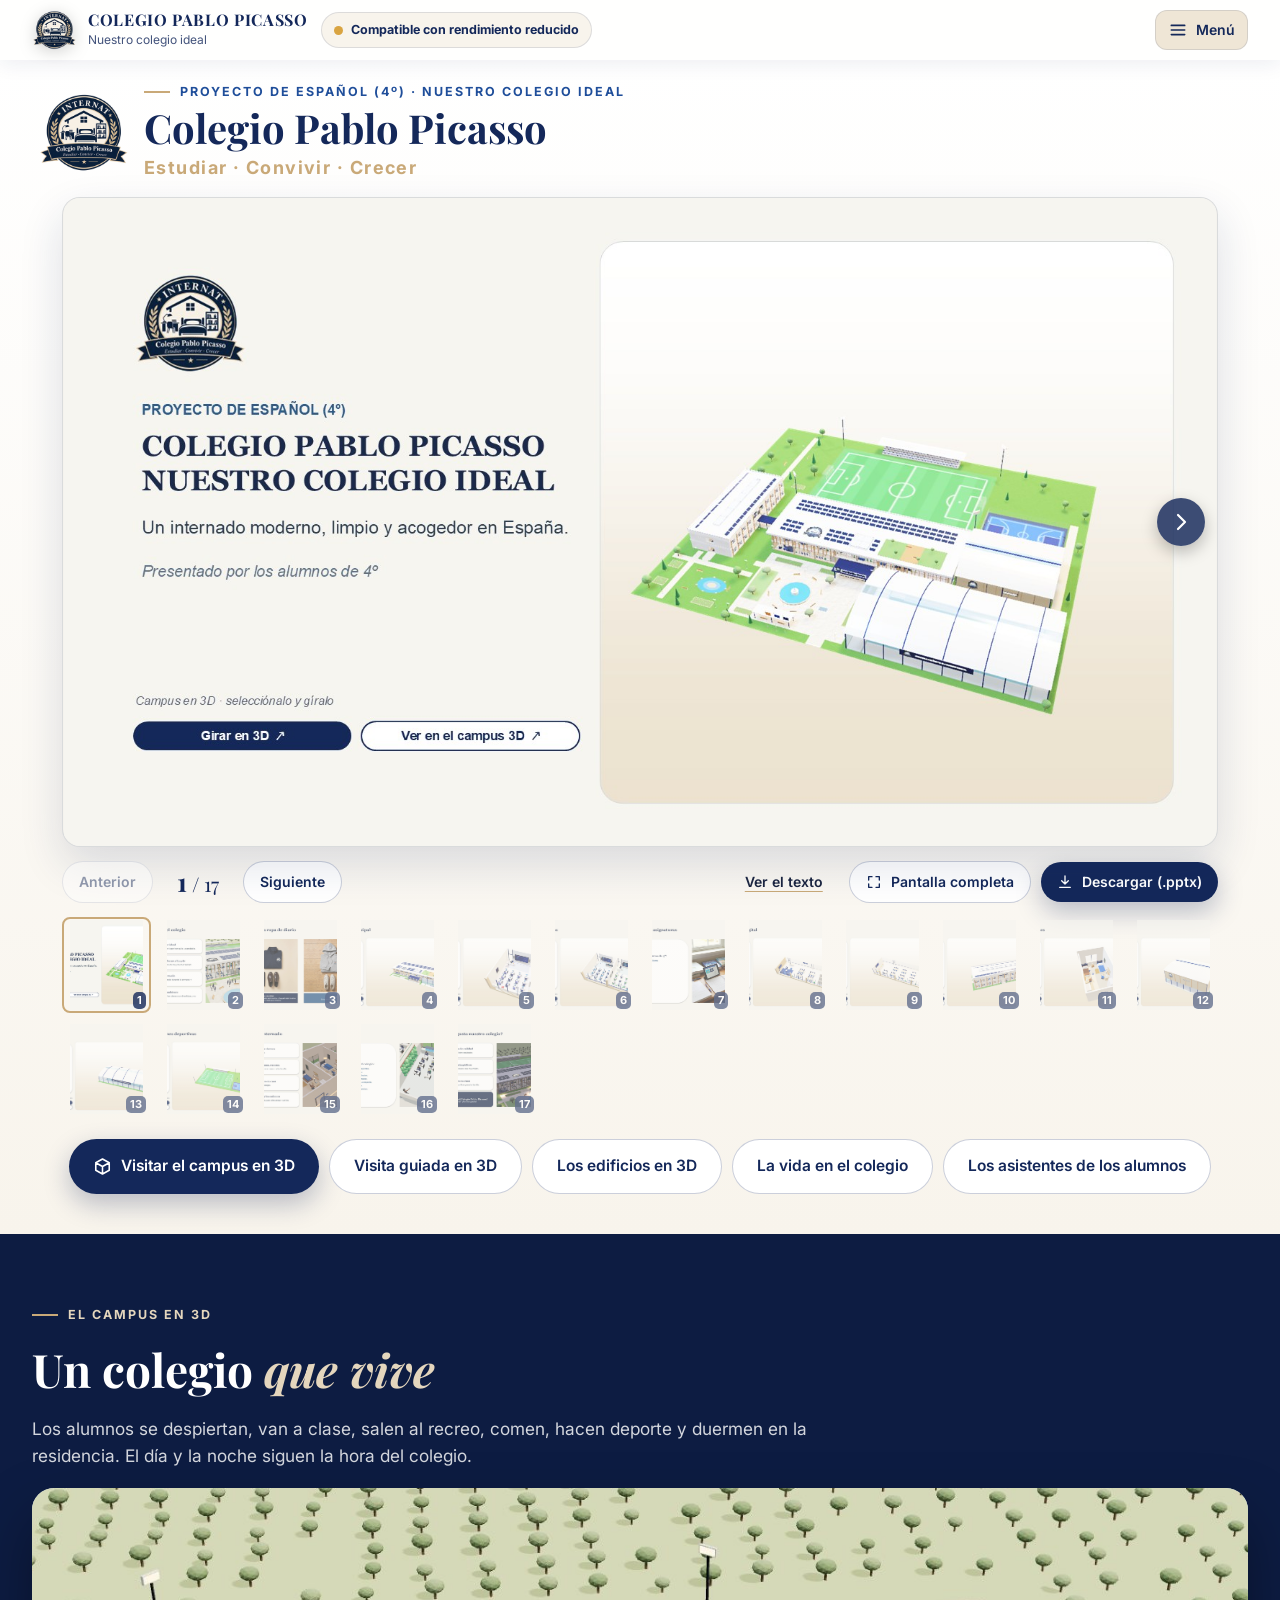
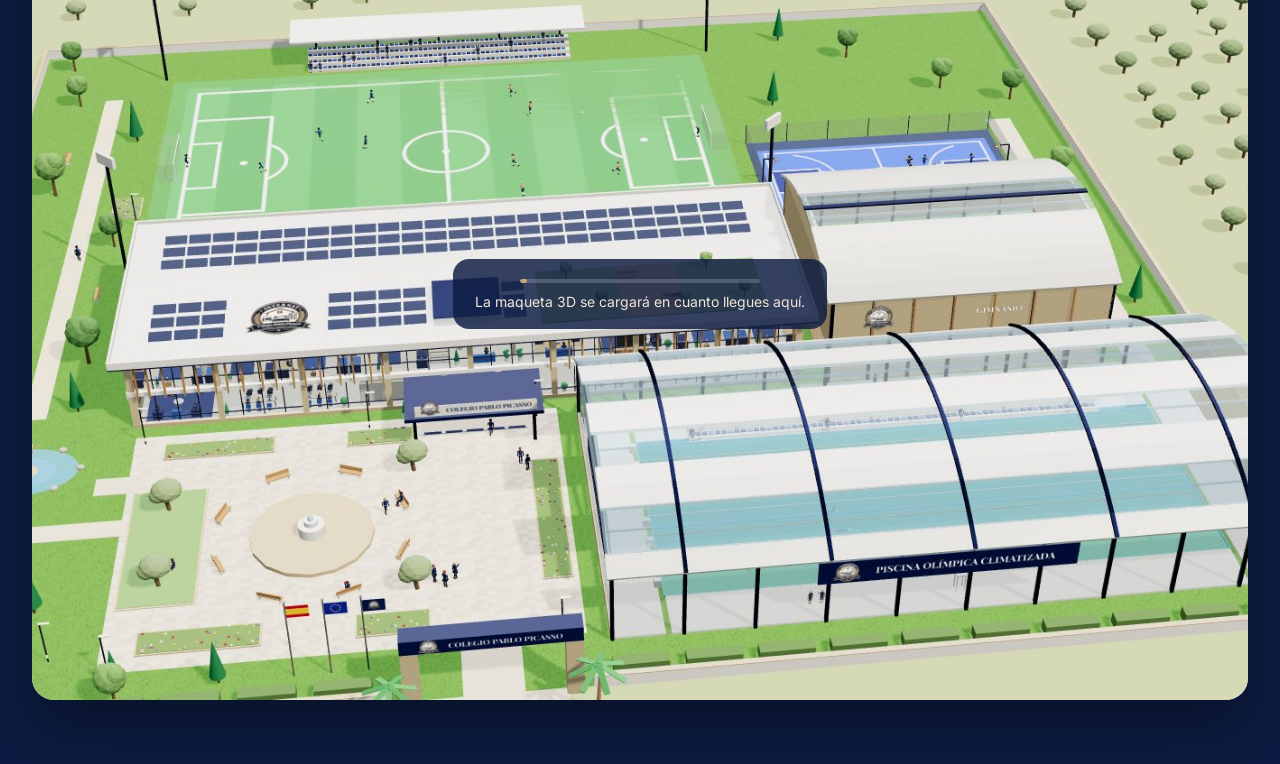
==== commit d7a010dc: "Mission 4 : état des lieux, chargement 3D jamais bloqué, accès direct à la visite guidée - AUDIT.md " ====
--- a/index.html
+++ b/index.html
@@ -119,6 +119,8 @@
       <a class="btn btn-primario" href="#campus">
         <svg viewBox="0 0 24 24" fill="none" stroke="currentColor" stroke-width="2" stroke-linecap="round" stroke-linejoin="round"><path d="M12 2.5l8.5 4.8v9.4L12 21.5l-8.5-4.8V7.3zM12 12l8.5-4.7M12 12v9.5M12 12L3.5 7.3"/></svg>Visitar el campus en 3D
       </a>
+      <a class="btn btn-secundario" href="?visita=guiada#campus" onclick="if (window.__visitaGuiada) { event.preventDefault(); window.__visitaGuiada(); }">Visita guiada en 3D</a>
+      <a class="btn btn-secundario" href="visor3d.html">Los edificios en 3D</a>
       <a class="btn btn-secundario" href="#vida">La vida en el colegio</a>
       <a class="btn btn-secundario" href="#asistentes">Los asistentes de los alumnos</a>
     </div>
